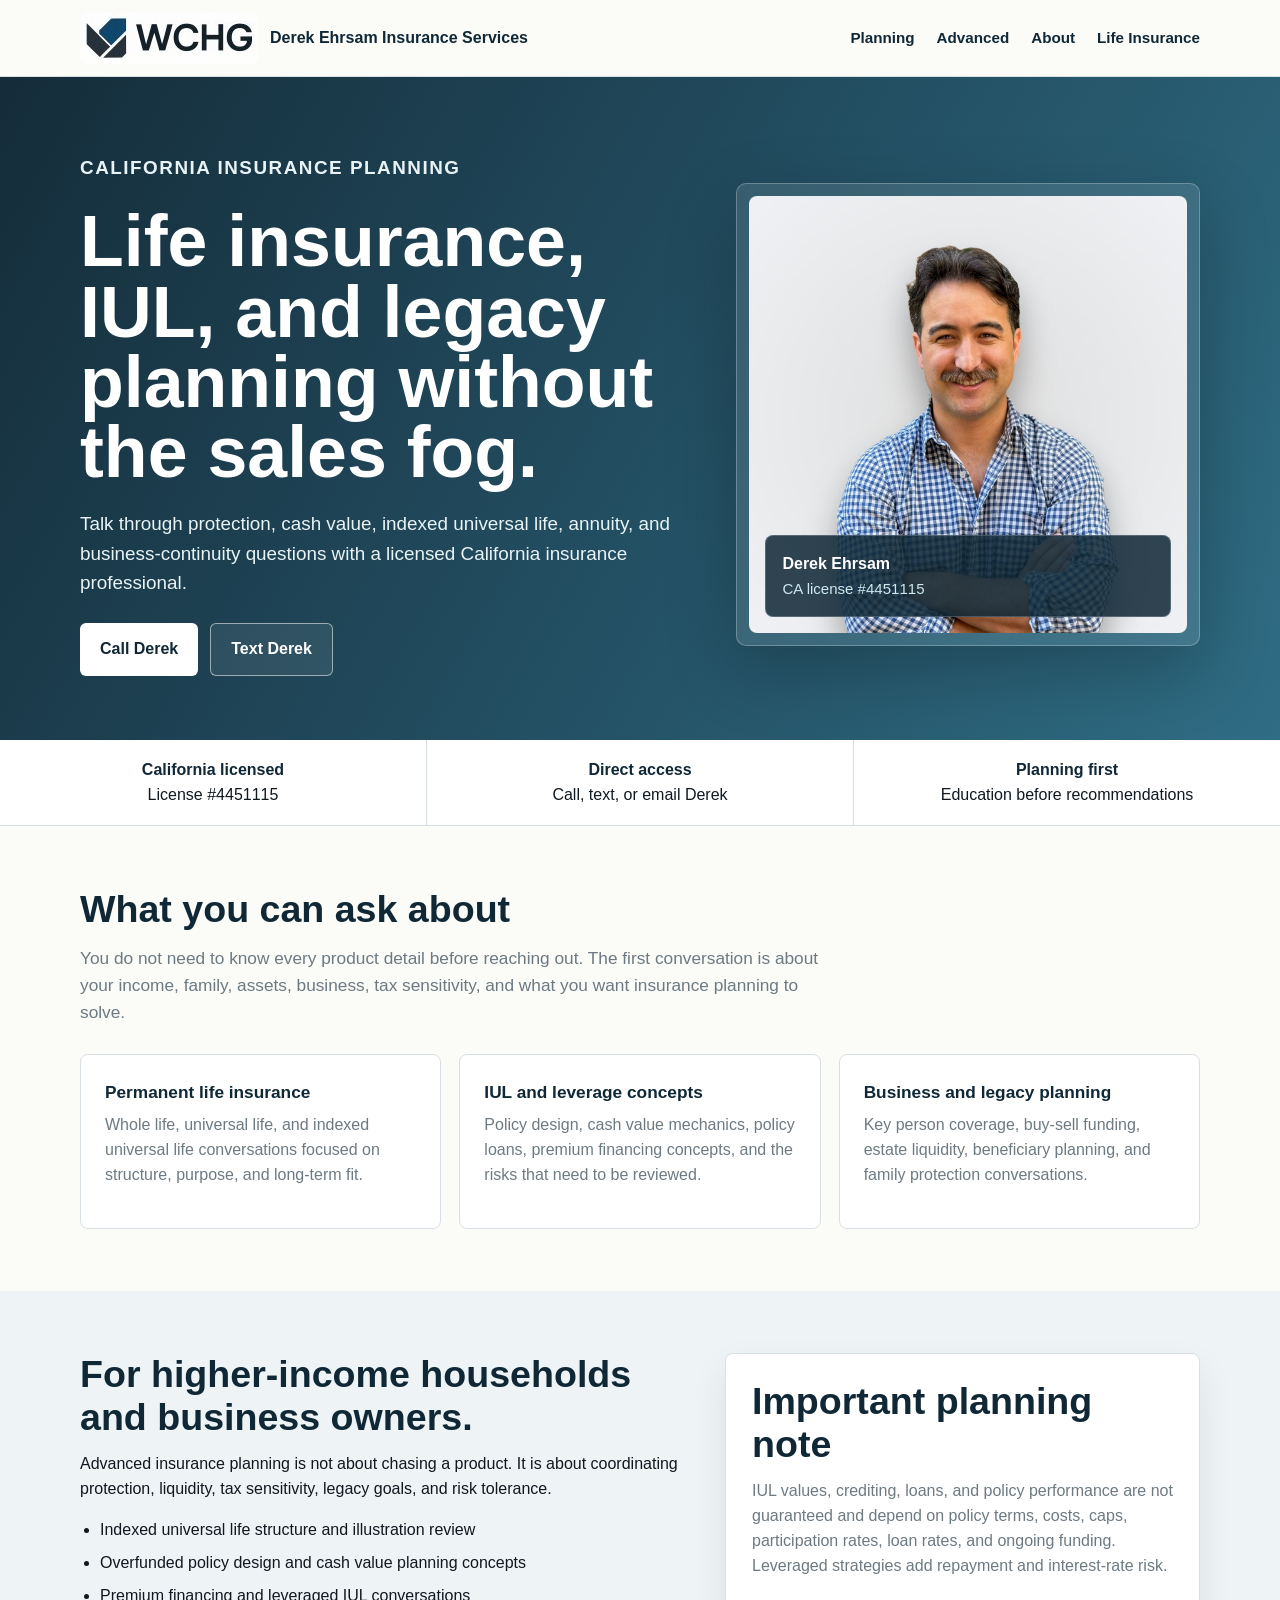
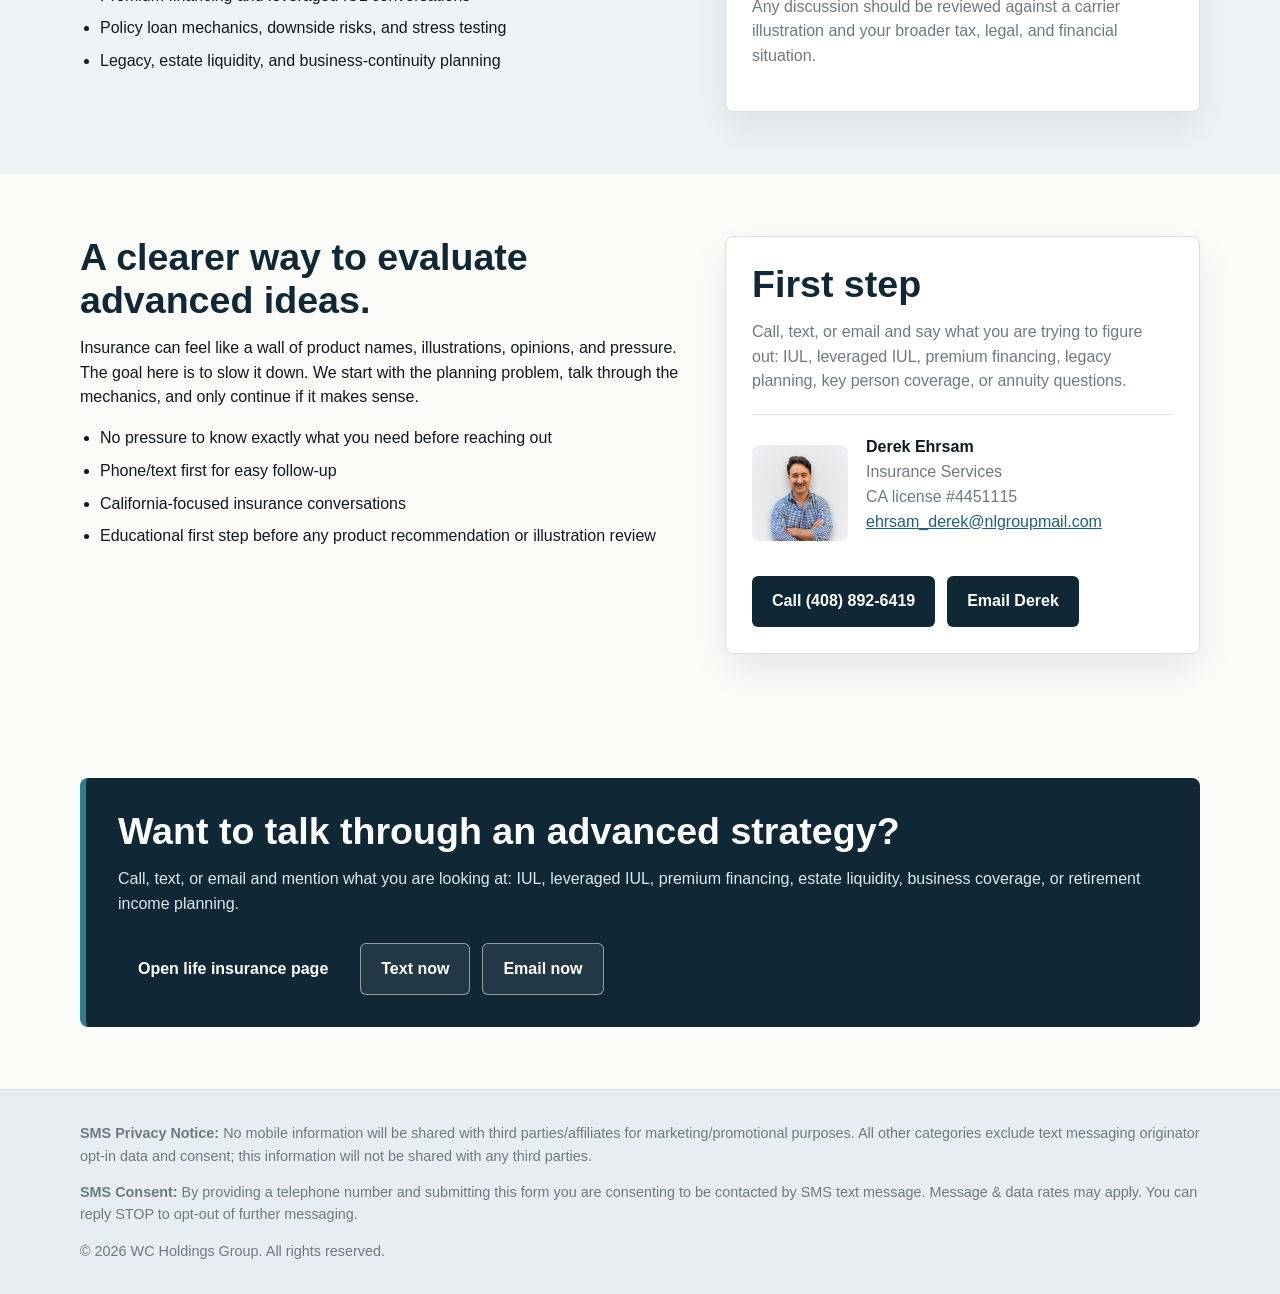
==== index.html @ 49736a31 "Sharpen portrait and enlarge logo" ====
<!DOCTYPE html>
<html lang="en">
<head>
  <meta charset="UTF-8" />
  <meta name="viewport" content="width=device-width, initial-scale=1.0" />
  <title>Derek Ehrsam Insurance Services | Advanced Insurance Planning</title>
  <meta name="description" content="Advanced insurance planning conversations for California families, business owners, and high-income households. CA license #4451115. Call or text 408-892-6419." />
  <style>
    :root {
      color-scheme: light;
      --ink: #101820;
      --navy: #102836;
      --teal: #1e617b;
      --teal-2: #2f7d8f;
      --steel: #6d7a82;
      --mist: #eef3f5;
      --paper: #fbfbf8;
      --white: #ffffff;
      --line: #d8e0e3;
    }

    * { box-sizing: border-box; }
    html { scroll-behavior: smooth; }
    body {
      margin: 0;
      font-family: Arial, sans-serif;
      color: var(--ink);
      background: var(--paper);
      line-height: 1.55;
      overflow-x: hidden;
    }

    a { color: var(--teal); }
    .wrap { width: min(1120px, calc(100% - 40px)); margin: 0 auto; }

    header {
      position: sticky;
      top: 0;
      z-index: 10;
      background: rgba(251, 251, 248, 0.94);
      border-bottom: 1px solid var(--line);
      backdrop-filter: blur(14px);
    }

    nav {
      min-height: 76px;
      display: flex;
      justify-content: space-between;
      align-items: center;
      gap: 18px;
    }

    .brand {
      display: inline-flex;
      align-items: center;
      gap: 12px;
      color: var(--navy);
      text-decoration: none;
      font-weight: 800;
    }

    .brand img {
      width: 178px;
      height: 52px;
      object-fit: contain;
      border-radius: 8px;
      background: var(--white);
    }

    .nav-links {
      display: flex;
      gap: 22px;
      align-items: center;
      flex-wrap: wrap;
    }

    .nav-links a {
      color: var(--navy);
      text-decoration: none;
      font-weight: 700;
      font-size: 0.95rem;
    }

    .hero {
      color: var(--white);
      background:
        linear-gradient(120deg, rgba(16,40,54,0.98), rgba(30,97,123,0.92)),
        repeating-linear-gradient(135deg, rgba(255,255,255,0.08) 0 1px, transparent 1px 18px);
      padding: 76px 0 64px;
    }

    .hero-grid {
      display: grid;
      grid-template-columns: minmax(0, 1.05fr) minmax(320px, 0.8fr);
      gap: 48px;
      align-items: center;
    }

    .hero-grid > * { min-width: 0; }

    .eyebrow {
      color: #d9f2f7;
      font-size: 0.82rem;
      font-weight: 800;
      letter-spacing: 0.08em;
      text-transform: uppercase;
      margin: 0 0 14px;
    }

    h1 {
      font-size: clamp(2.6rem, 5.6vw, 5rem);
      line-height: 0.98;
      letter-spacing: 0;
      margin: 0 0 22px;
      max-width: 100%;
      overflow-wrap: break-word;
    }

    h2 {
      color: var(--navy);
      font-size: clamp(1.7rem, 3vw, 2.35rem);
      line-height: 1.14;
      margin: 0 0 14px;
    }

    h3 {
      color: var(--navy);
      font-size: 1.08rem;
      margin: 0 0 8px;
    }

    p { margin-top: 0; }
    .hero p {
      max-width: 720px;
      color: #e8f3f6;
      font-size: 1.18rem;
      margin-bottom: 24px;
      overflow-wrap: break-word;
    }

    .actions {
      display: flex;
      gap: 12px;
      flex-wrap: wrap;
      margin-top: 26px;
    }

    .button {
      min-height: 50px;
      display: inline-flex;
      align-items: center;
      justify-content: center;
      padding: 13px 20px;
      border-radius: 6px;
      text-decoration: none;
      font-weight: 800;
    }

    .primary { background: var(--white); color: var(--navy); }
    .secondary {
      border: 1px solid rgba(255,255,255,0.52);
      color: var(--white);
      background: rgba(255,255,255,0.08);
    }

    .panel .primary,
    section:not(.hero) .primary {
      background: var(--navy);
      color: var(--white);
    }

    .portrait-card {
      position: relative;
      padding: 12px;
      border: 1px solid rgba(255,255,255,0.25);
      border-radius: 10px;
      background: rgba(255,255,255,0.1);
      box-shadow: 0 24px 70px rgba(0,0,0,0.24);
    }

    .portrait-card img {
      display: block;
      width: 100%;
      aspect-ratio: 1 / 1;
      object-fit: cover;
      border-radius: 8px;
    }

    .portrait-caption {
      position: absolute;
      left: 28px;
      right: 28px;
      bottom: 28px;
      padding: 16px;
      border-radius: 8px;
      background: rgba(16,40,54,0.86);
      border: 1px solid rgba(255,255,255,0.2);
    }

    .portrait-caption strong,
    .portrait-caption span { display: block; }
    .portrait-caption span { color: #cde8ee; font-size: 0.94rem; }

    .trust-strip {
      display: grid;
      grid-template-columns: repeat(3, minmax(0, 1fr));
      gap: 1px;
      background: var(--line);
      border-bottom: 1px solid var(--line);
    }

    .trust-item {
      background: var(--white);
      padding: 18px 20px;
      text-align: center;
    }

    .trust-item strong { display: block; color: var(--navy); }
    section { padding: 62px 0; }
    .section-mist { background: var(--mist); }
    .lede { max-width: 760px; color: var(--steel); font-size: 1.08rem; }

    .cards {
      display: grid;
      grid-template-columns: repeat(3, minmax(0, 1fr));
      gap: 18px;
      margin-top: 28px;
    }

    .card {
      background: var(--white);
      border: 1px solid var(--line);
      border-radius: 8px;
      padding: 24px;
    }

    .card p,
    .panel p,
    .fine-print { color: var(--steel); }

    .split {
      display: grid;
      grid-template-columns: minmax(0, 1fr) minmax(320px, 0.78fr);
      gap: 36px;
      align-items: start;
    }

    .panel {
      background: var(--white);
      border: 1px solid var(--line);
      border-radius: 8px;
      padding: 26px;
      box-shadow: 0 16px 36px rgba(16,40,54,0.08);
    }

    .list { padding-left: 20px; margin-bottom: 0; }
    .list li { margin-bottom: 8px; }

    .signature {
      display: grid;
      grid-template-columns: 96px 1fr;
      gap: 18px;
      align-items: center;
      margin-top: 20px;
      padding-top: 20px;
      border-top: 1px solid var(--line);
    }

    .signature img {
      width: 96px;
      height: 96px;
      object-fit: cover;
      border-radius: 8px;
    }

    .callout {
      background: var(--navy);
      color: var(--white);
      border-radius: 8px;
      padding: 32px;
      border-left: 6px solid var(--teal-2);
    }

    .callout h2,
    .callout a { color: var(--white); }
    .callout p { color: #dbe8ec; }
    .callout .primary { background: var(--white); color: var(--navy); }

    footer {
      border-top: 1px solid var(--line);
      background: #e7edf0;
      padding: 32px 0;
      color: var(--steel);
      font-size: 0.9rem;
    }

    footer p { margin: 0 0 14px; }
    footer p:last-child { margin-bottom: 0; }

    @media (max-width: 860px) {
      .wrap { width: min(100% - 28px, 1120px); }
      nav {
        min-height: 0;
        padding: 12px 0;
        flex-direction: column;
        align-items: flex-start;
      }
      .brand {
        width: 100%;
        flex-direction: column;
        align-items: flex-start;
        gap: 6px;
      }
      .brand span {
        width: 100%;
        font-size: 0.96rem;
        line-height: 1.25;
      }
      .brand img { width: 148px; height: auto; }
      .nav-links {
        width: 100%;
        display: grid;
        grid-template-columns: repeat(2, minmax(0, 1fr));
        gap: 8px 14px;
      }
      .nav-links a { font-size: 0.92rem; }
      .hero { padding-top: 44px; }
      h1 {
        font-size: clamp(1.45rem, 6.3vw, 1.9rem);
        line-height: 1.04;
      }
      .hero p { font-size: 0.98rem; }
      .hero-grid,
      .cards,
      .split,
      .trust-strip { grid-template-columns: 1fr; }
      .actions { flex-direction: column; }
      .button { width: 100%; }
    }
  </style>
</head>
<body>
  <header>
    <nav class="wrap" aria-label="Main navigation">
      <a class="brand" href="index.html">
        <img src="assets/wchg-logo.png" alt="WCHG logo" />
        <span>Derek Ehrsam Insurance Services</span>
      </a>
      <div class="nav-links">
        <a href="#planning">Planning</a>
        <a href="#advanced">Advanced</a>
        <a href="#about">About</a>
        <a href="life-insurance-california.html">Life Insurance</a>
      </div>
    </nav>
  </header>

  <main>
    <section class="hero">
      <div class="wrap hero-grid">
        <div>
          <p class="eyebrow">California insurance planning</p>
          <h1>Life insurance, IUL, and legacy planning without the sales fog.</h1>
          <p>
            Talk through protection, cash value, indexed universal life, annuity, and business-continuity questions with a licensed California insurance professional.
          </p>
          <div class="actions">
            <a class="button primary" href="tel:+14088926419">Call Derek</a>
            <a class="button secondary" href="sms:+14088926419">Text Derek</a>
          </div>
        </div>

        <aside class="portrait-card" aria-label="Derek Ehrsam">
          <img src="assets/derek-portrait.jpg" alt="Derek Ehrsam" />
          <div class="portrait-caption">
            <strong>Derek Ehrsam</strong>
            <span>CA license #4451115</span>
          </div>
        </aside>
      </div>
    </section>

    <div class="trust-strip" aria-label="Quick details">
      <div class="trust-item"><strong>California licensed</strong><span>License #4451115</span></div>
      <div class="trust-item"><strong>Direct access</strong><span>Call, text, or email Derek</span></div>
      <div class="trust-item"><strong>Planning first</strong><span>Education before recommendations</span></div>
    </div>

    <section id="planning">
      <div class="wrap">
        <h2>What you can ask about</h2>
        <p class="lede">
          You do not need to know every product detail before reaching out. The first conversation is about your income, family, assets, business, tax sensitivity, and what you want insurance planning to solve.
        </p>
        <div class="cards">
          <article class="card">
            <h3>Permanent life insurance</h3>
            <p>Whole life, universal life, and indexed universal life conversations focused on structure, purpose, and long-term fit.</p>
          </article>
          <article class="card">
            <h3>IUL and leverage concepts</h3>
            <p>Policy design, cash value mechanics, policy loans, premium financing concepts, and the risks that need to be reviewed.</p>
          </article>
          <article class="card">
            <h3>Business and legacy planning</h3>
            <p>Key person coverage, buy-sell funding, estate liquidity, beneficiary planning, and family protection conversations.</p>
          </article>
        </div>
      </div>
    </section>

    <section id="advanced" class="section-mist">
      <div class="wrap split">
        <div>
          <h2>For higher-income households and business owners.</h2>
          <p>
            Advanced insurance planning is not about chasing a product. It is about coordinating protection, liquidity, tax sensitivity, legacy goals, and risk tolerance.
          </p>
          <ul class="list">
            <li>Indexed universal life structure and illustration review</li>
            <li>Overfunded policy design and cash value planning concepts</li>
            <li>Premium financing and leveraged IUL conversations</li>
            <li>Policy loan mechanics, downside risks, and stress testing</li>
            <li>Legacy, estate liquidity, and business-continuity planning</li>
          </ul>
        </div>

        <aside class="panel">
          <h2>Important planning note</h2>
          <p>
            IUL values, crediting, loans, and policy performance are not guaranteed and depend on policy terms, costs, caps, participation rates, loan rates, and ongoing funding. Leveraged strategies add repayment and interest-rate risk.
          </p>
          <p class="fine-print">
            Any discussion should be reviewed against a carrier illustration and your broader tax, legal, and financial situation.
          </p>
        </aside>
      </div>
    </section>

    <section id="about">
      <div class="wrap split">
        <div>
          <h2>A clearer way to evaluate advanced ideas.</h2>
          <p>
            Insurance can feel like a wall of product names, illustrations, opinions, and pressure. The goal here is to slow it down. We start with the planning problem, talk through the mechanics, and only continue if it makes sense.
          </p>
          <ul class="list">
            <li>No pressure to know exactly what you need before reaching out</li>
            <li>Phone/text first for easy follow-up</li>
            <li>California-focused insurance conversations</li>
            <li>Educational first step before any product recommendation or illustration review</li>
          </ul>
        </div>

        <aside class="panel">
          <h2>First step</h2>
          <p>Call, text, or email and say what you are trying to figure out: IUL, leveraged IUL, premium financing, legacy planning, key person coverage, or annuity questions.</p>
          <div class="signature">
            <img src="assets/derek-portrait.jpg" alt="Derek Ehrsam" />
            <div>
              <strong>Derek Ehrsam</strong>
              <p class="fine-print">Insurance Services<br />CA license #4451115<br /><a href="mailto:ehrsam_derek@nlgroupmail.com">ehrsam_derek@nlgroupmail.com</a></p>
            </div>
          </div>
          <div class="actions">
            <a class="button primary" href="tel:+14088926419">Call (408) 892-6419</a>
            <a class="button primary" href="mailto:ehrsam_derek@nlgroupmail.com">Email Derek</a>
          </div>
        </aside>
      </div>
    </section>

    <section>
      <div class="wrap callout">
        <h2>Want to talk through an advanced strategy?</h2>
        <p>Call, text, or email and mention what you are looking at: IUL, leveraged IUL, premium financing, estate liquidity, business coverage, or retirement income planning.</p>
        <div class="actions">
          <a class="button primary" href="life-insurance-california.html">Open life insurance page</a>
          <a class="button secondary" href="sms:+14088926419">Text now</a>
          <a class="button secondary" href="mailto:ehrsam_derek@nlgroupmail.com">Email now</a>
        </div>
      </div>
    </section>
  </main>

  <footer>
    <div class="wrap">
      <p><strong>SMS Privacy Notice:</strong> No mobile information will be shared with third parties/affiliates for marketing/promotional purposes. All other categories exclude text messaging originator opt-in data and consent; this information will not be shared with any third parties.</p>
      <p><strong>SMS Consent:</strong> By providing a telephone number and submitting this form you are consenting to be contacted by SMS text message. Message &amp; data rates may apply. You can reply STOP to opt-out of further messaging.</p>
      <p>&copy; 2026 WC Holdings Group. All rights reserved.</p>
    </div>
  </footer>
</body>
</html>
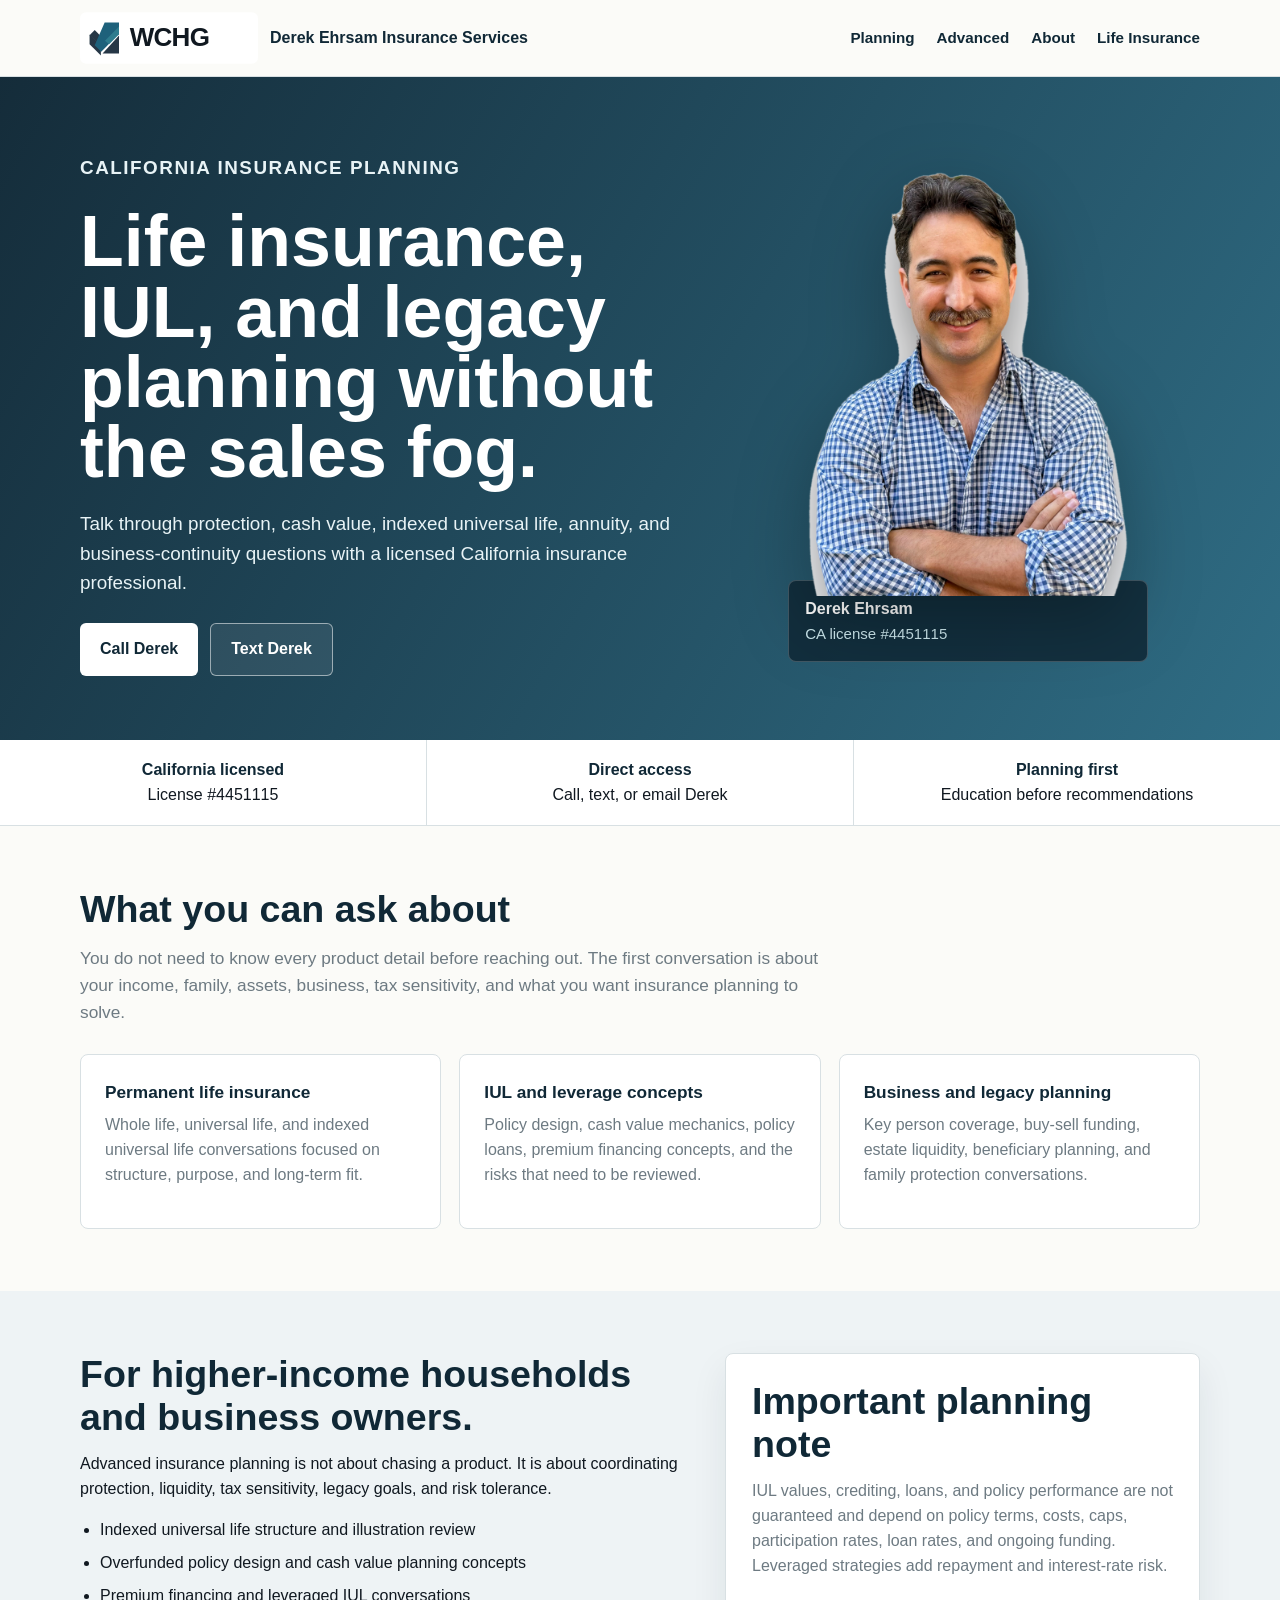
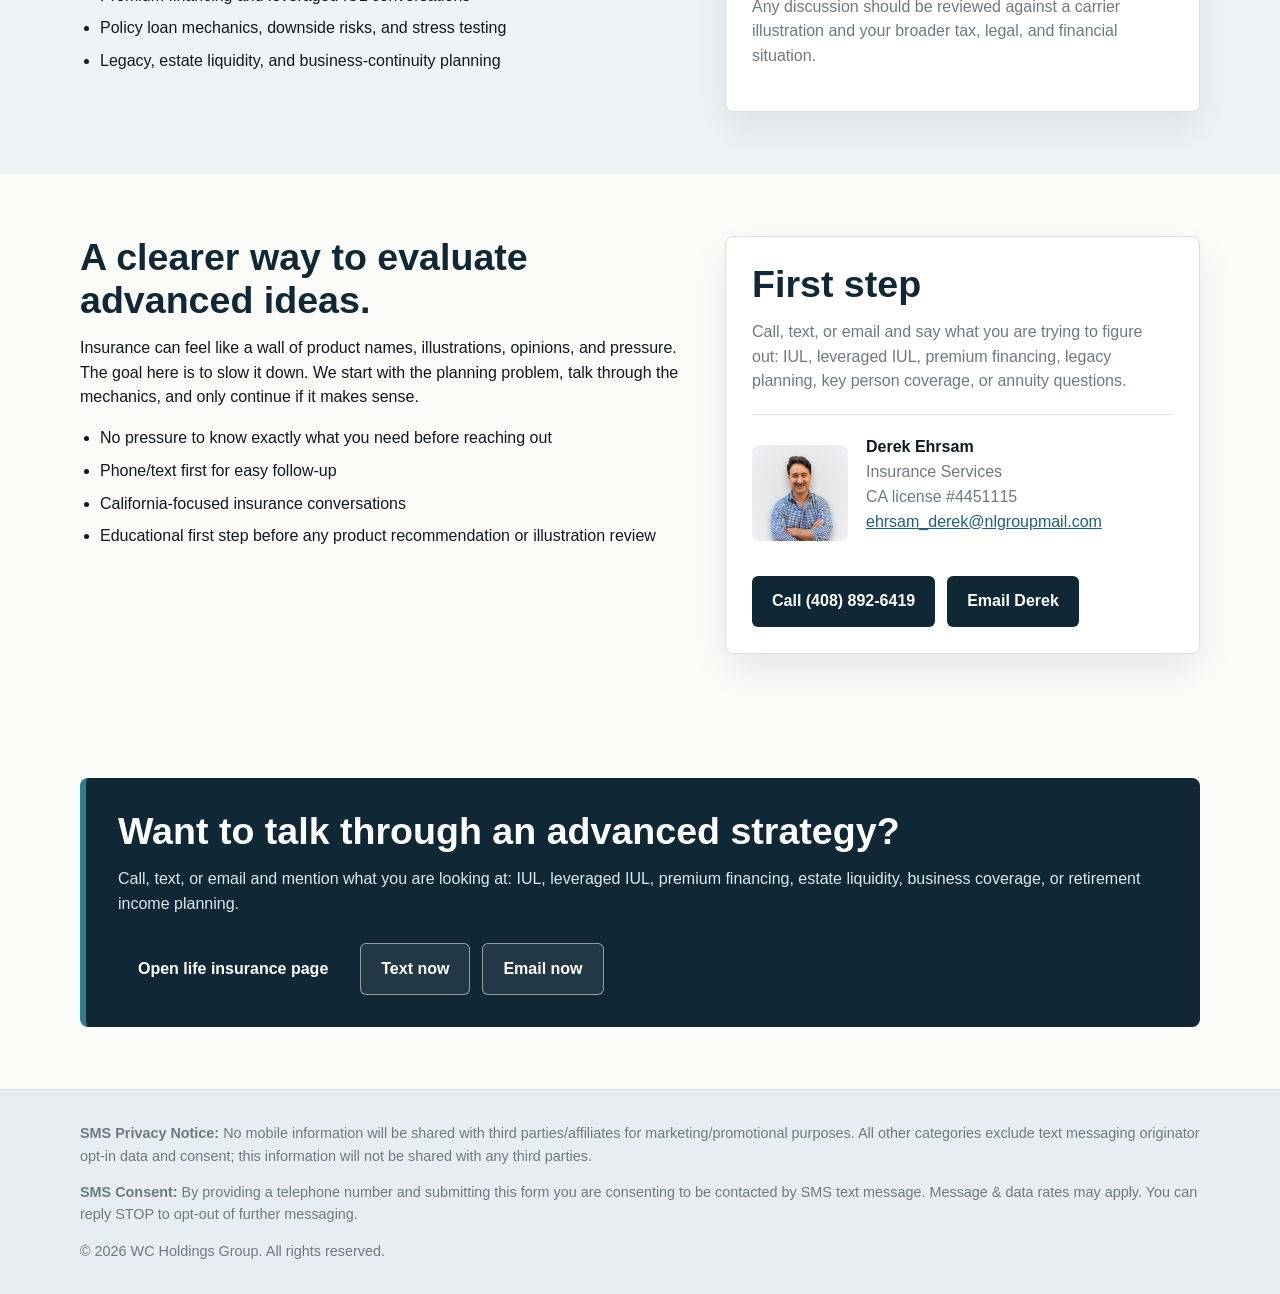
==== commit 1b4e93a0: "Use vector logo and transparent portrait" ====
--- a/index.html
+++ b/index.html
@@ -61,10 +61,8 @@
 
     .brand img {
       width: 178px;
-      height: 52px;
+      height: auto;
       object-fit: contain;
-      border-radius: 8px;
-      background: var(--white);
     }
 
     .nav-links {
@@ -171,26 +169,23 @@
 
     .portrait-card {
       position: relative;
-      padding: 12px;
-      border: 1px solid rgba(255,255,255,0.25);
-      border-radius: 10px;
-      background: rgba(255,255,255,0.1);
-      box-shadow: 0 24px 70px rgba(0,0,0,0.24);
+      justify-self: center;
+      width: min(100%, 360px);
+      display: grid;
+      justify-items: center;
     }
 
     .portrait-card img {
       display: block;
+      width: min(100%, 330px);
+      height: auto;
+      object-fit: contain;
+      filter: drop-shadow(0 24px 36px rgba(0,0,0,0.28));
+    }
+
+    .portrait-caption {
       width: 100%;
-      aspect-ratio: 1 / 1;
-      object-fit: cover;
-      border-radius: 8px;
-    }
-
-    .portrait-caption {
-      position: absolute;
-      left: 28px;
-      right: 28px;
-      bottom: 28px;
+      margin-top: -16px;
       padding: 16px;
       border-radius: 8px;
       background: rgba(16,40,54,0.86);
@@ -343,7 +338,7 @@
   <header>
     <nav class="wrap" aria-label="Main navigation">
       <a class="brand" href="index.html">
-        <img src="assets/wchg-logo.png" alt="WCHG logo" />
+        <img src="assets/wchg-logo.svg" alt="WCHG logo" />
         <span>Derek Ehrsam Insurance Services</span>
       </a>
       <div class="nav-links">
@@ -371,7 +366,7 @@
         </div>
 
         <aside class="portrait-card" aria-label="Derek Ehrsam">
-          <img src="assets/derek-portrait.jpg" alt="Derek Ehrsam" />
+          <img src="assets/derek-cutout.png" alt="Derek Ehrsam" />
           <div class="portrait-caption">
             <strong>Derek Ehrsam</strong>
             <span>CA license #4451115</span>
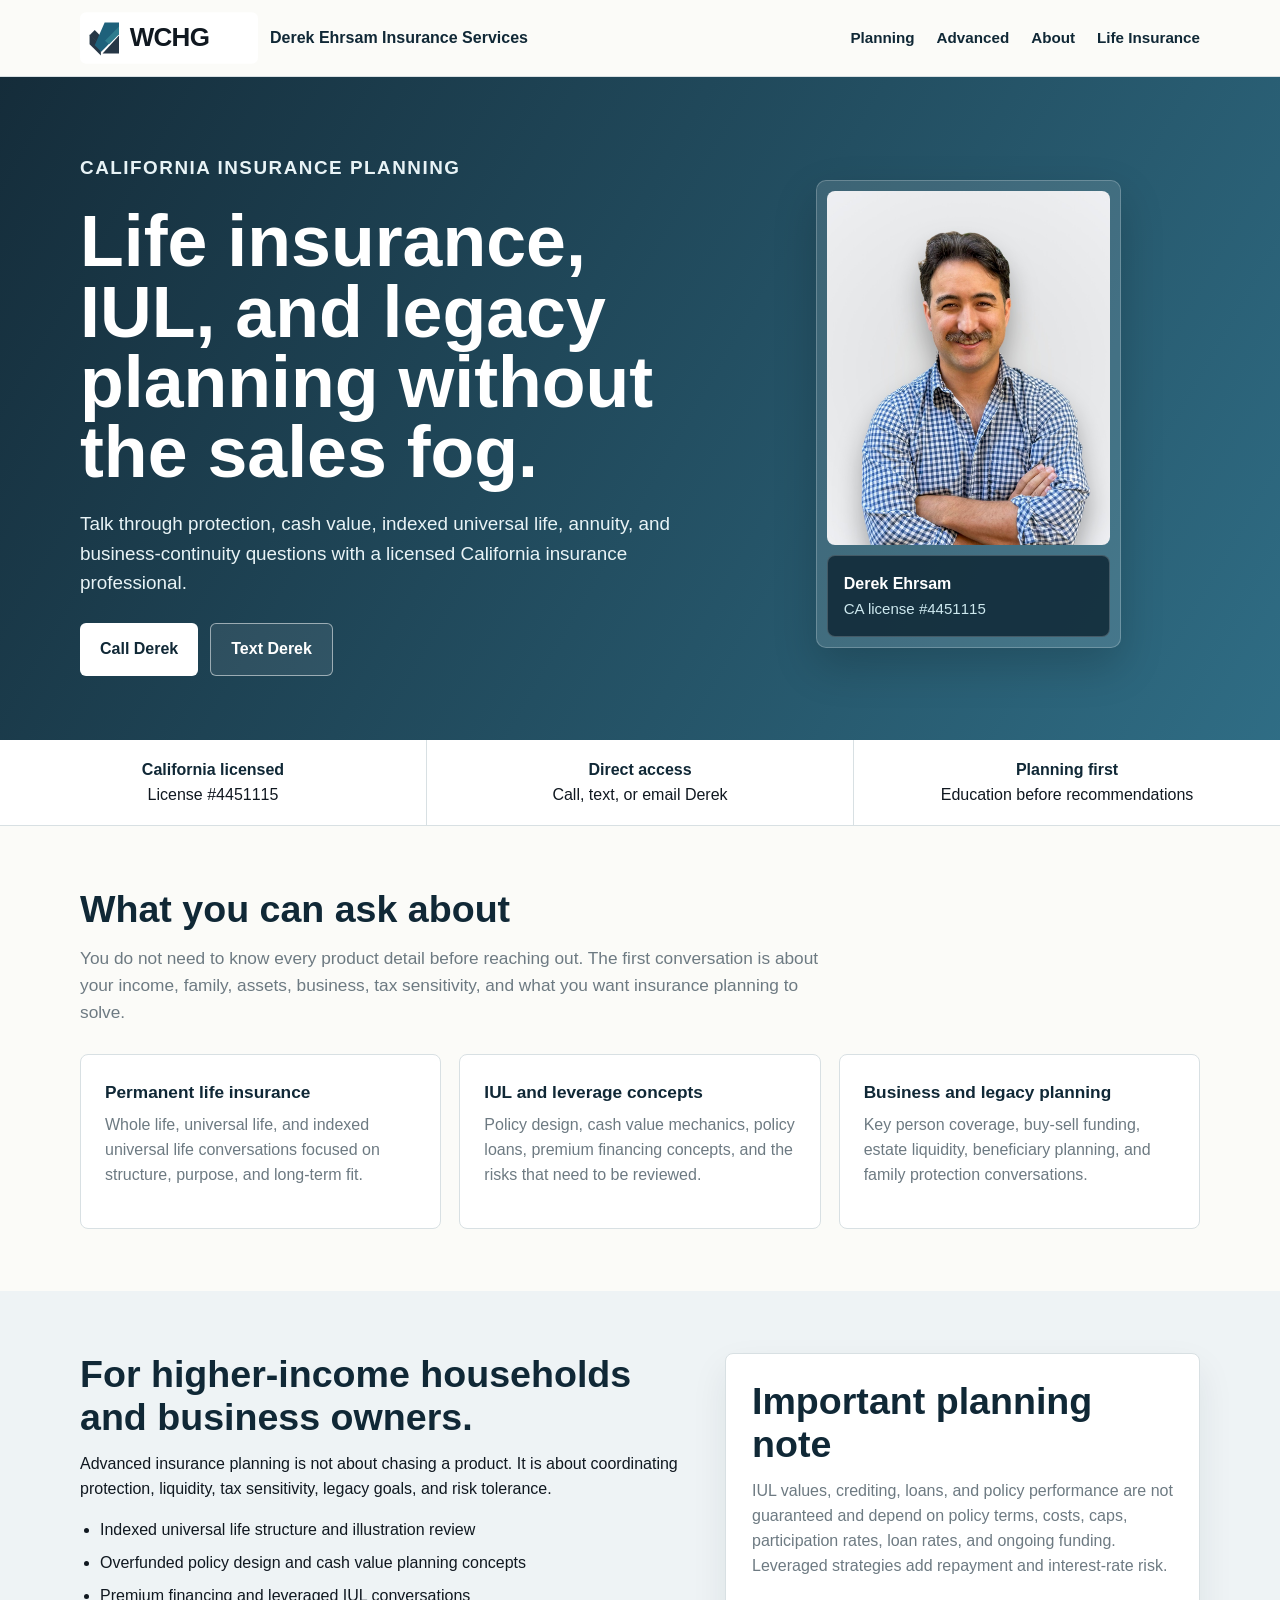
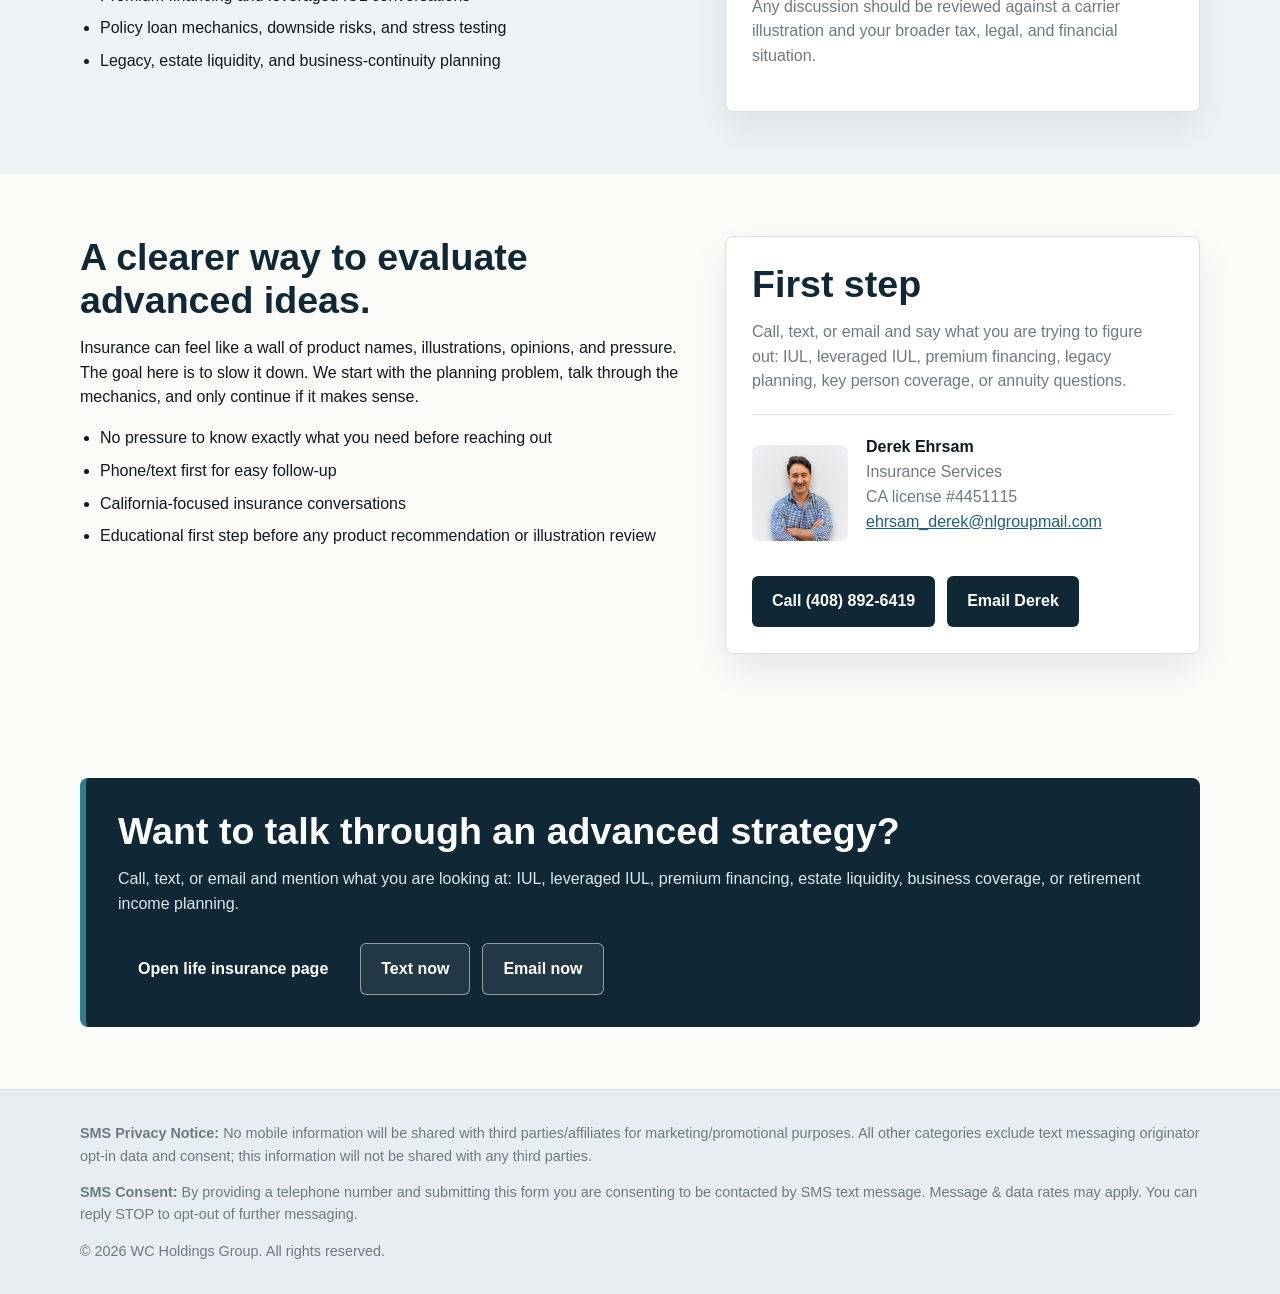
==== commit 64b73199: "Use smaller sharp hero photo" ====
--- a/index.html
+++ b/index.html
@@ -170,22 +170,28 @@
     .portrait-card {
       position: relative;
       justify-self: center;
-      width: min(100%, 360px);
+      width: min(100%, 305px);
       display: grid;
       justify-items: center;
+      padding: 10px;
+      border: 1px solid rgba(255,255,255,0.22);
+      border-radius: 10px;
+      background: rgba(255,255,255,0.12);
+      box-shadow: 0 18px 44px rgba(0,0,0,0.18);
     }
 
     .portrait-card img {
       display: block;
-      width: min(100%, 330px);
-      height: auto;
-      object-fit: contain;
-      filter: drop-shadow(0 24px 36px rgba(0,0,0,0.28));
+      width: 100%;
+      aspect-ratio: 4 / 5;
+      object-fit: cover;
+      object-position: center 40%;
+      border-radius: 8px;
     }
 
     .portrait-caption {
       width: 100%;
-      margin-top: -16px;
+      margin-top: 10px;
       padding: 16px;
       border-radius: 8px;
       background: rgba(16,40,54,0.86);
@@ -366,7 +372,7 @@
         </div>
 
         <aside class="portrait-card" aria-label="Derek Ehrsam">
-          <img src="assets/derek-cutout.png" alt="Derek Ehrsam" />
+          <img src="assets/derek-hero.jpg" alt="Derek Ehrsam" />
           <div class="portrait-caption">
             <strong>Derek Ehrsam</strong>
             <span>CA license #4451115</span>
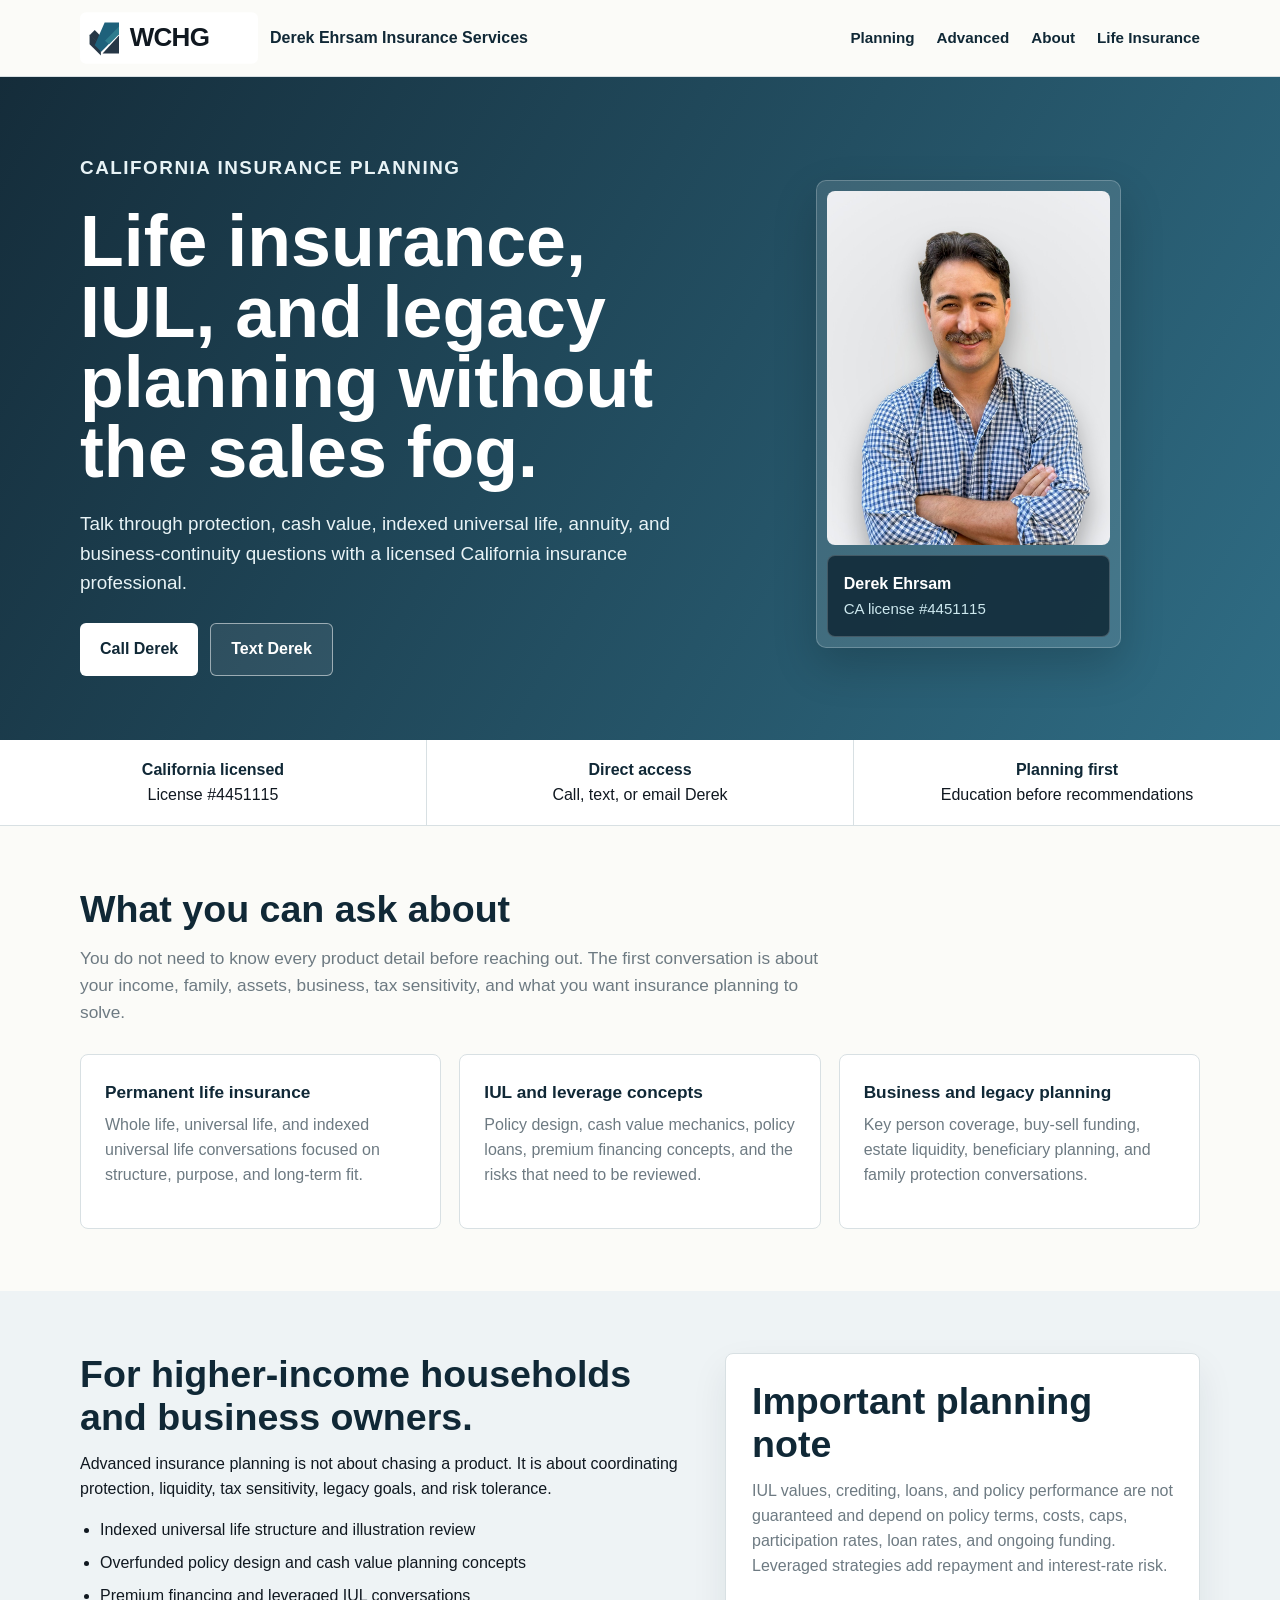
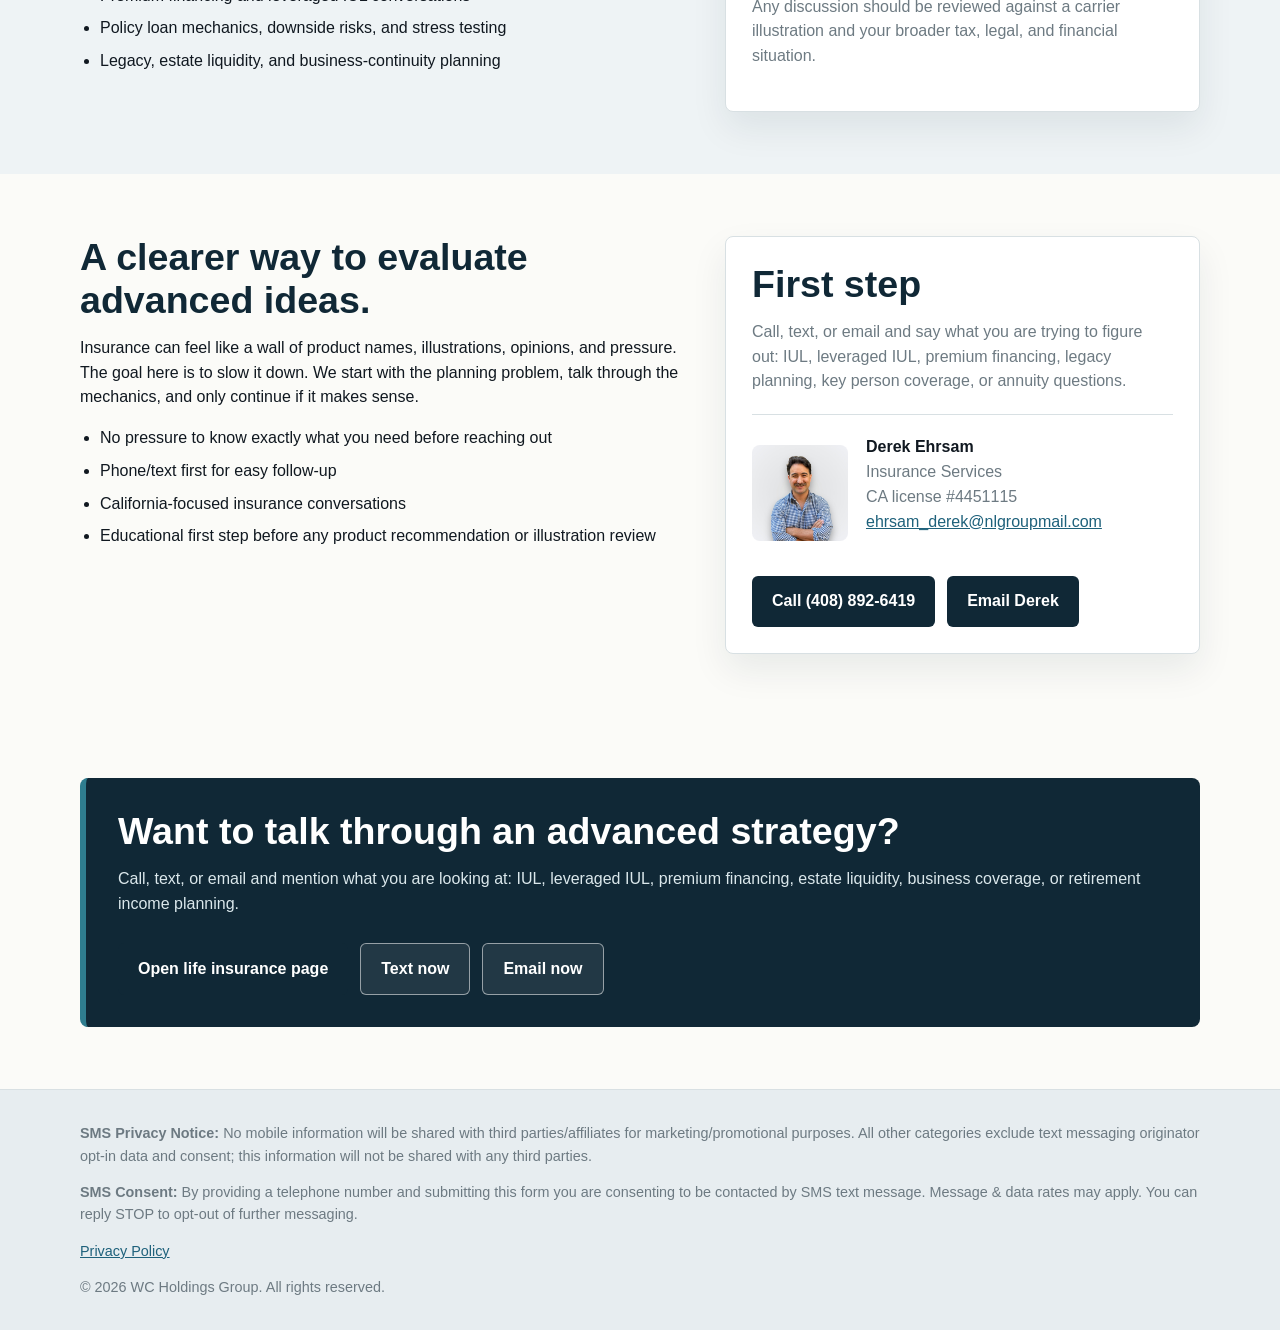
==== commit b8b6aeb4: "Publish insurance privacy and address disclosures" ====
--- a/index.html
+++ b/index.html
@@ -488,6 +488,7 @@
     <div class="wrap">
       <p><strong>SMS Privacy Notice:</strong> No mobile information will be shared with third parties/affiliates for marketing/promotional purposes. All other categories exclude text messaging originator opt-in data and consent; this information will not be shared with any third parties.</p>
       <p><strong>SMS Consent:</strong> By providing a telephone number and submitting this form you are consenting to be contacted by SMS text message. Message &amp; data rates may apply. You can reply STOP to opt-out of further messaging.</p>
+      <p><a href="privacy.html">Privacy Policy</a></p>
       <p>&copy; 2026 WC Holdings Group. All rights reserved.</p>
     </div>
   </footer>
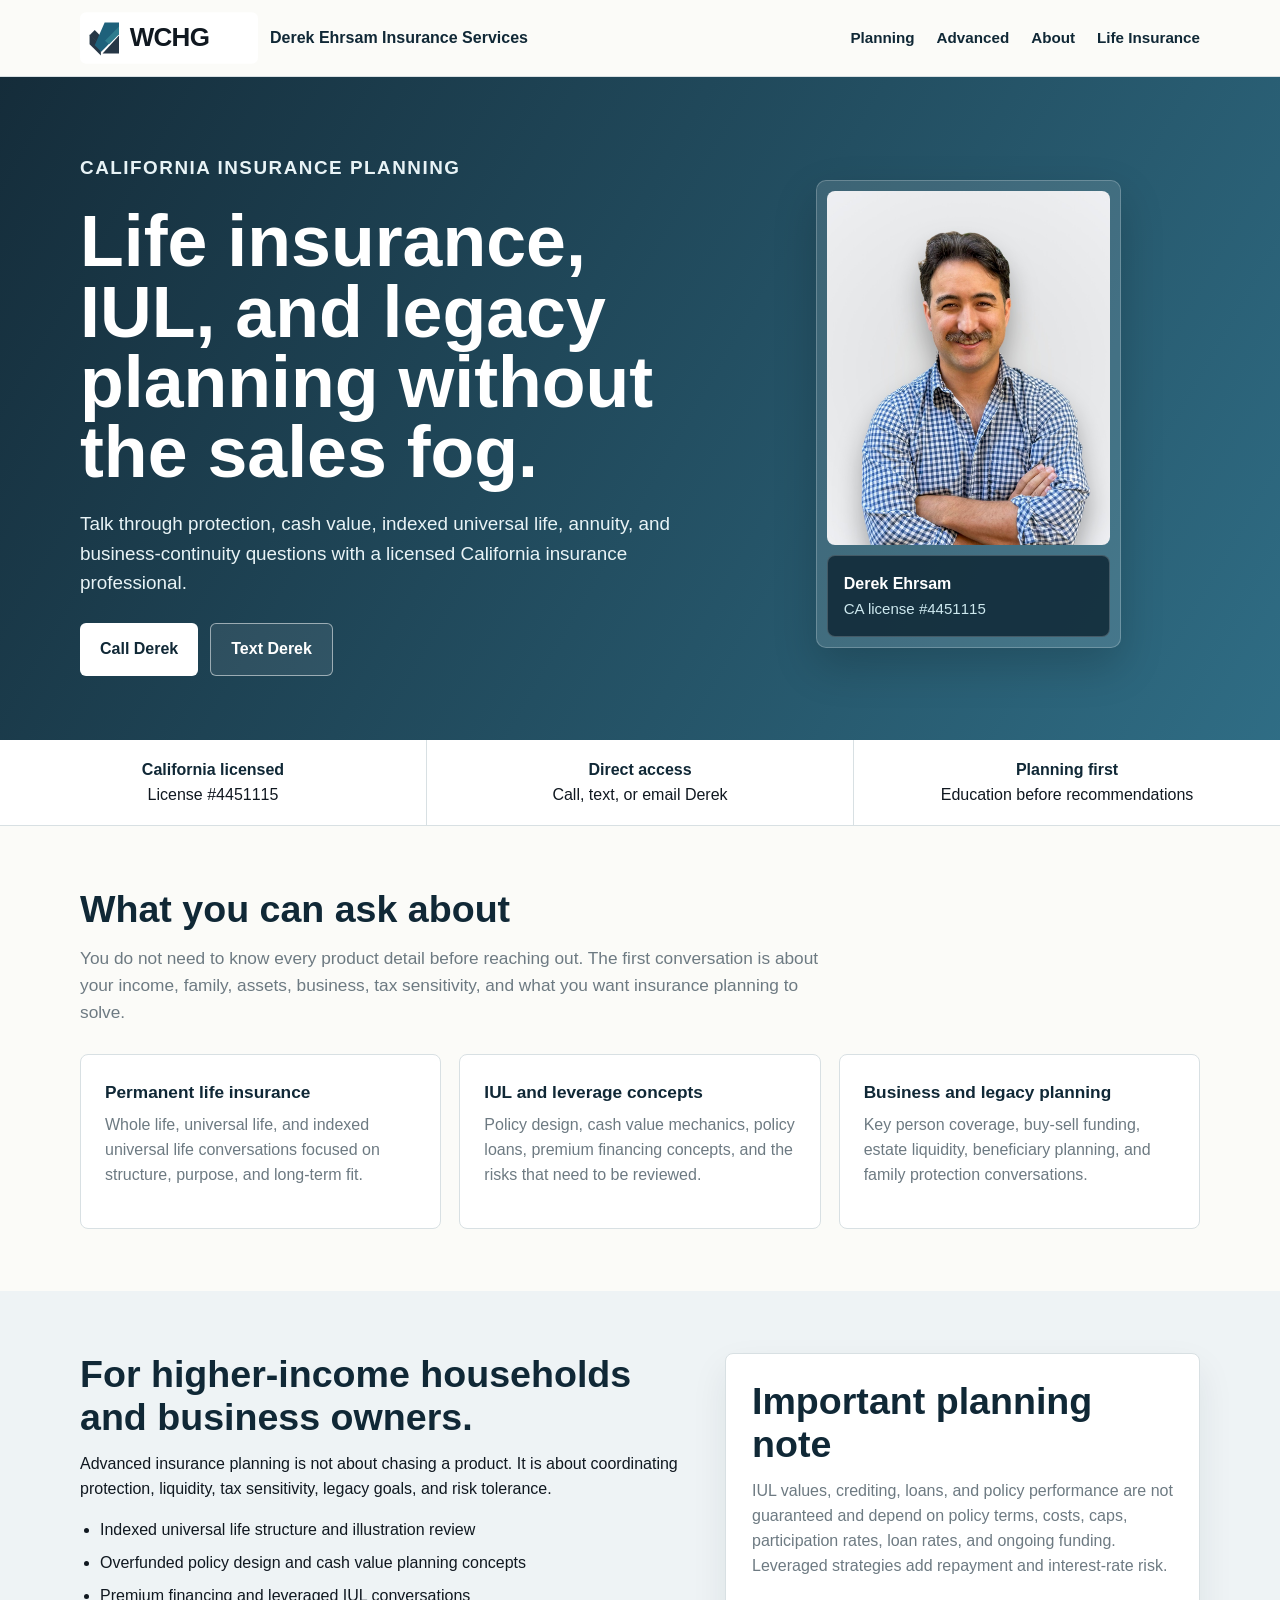
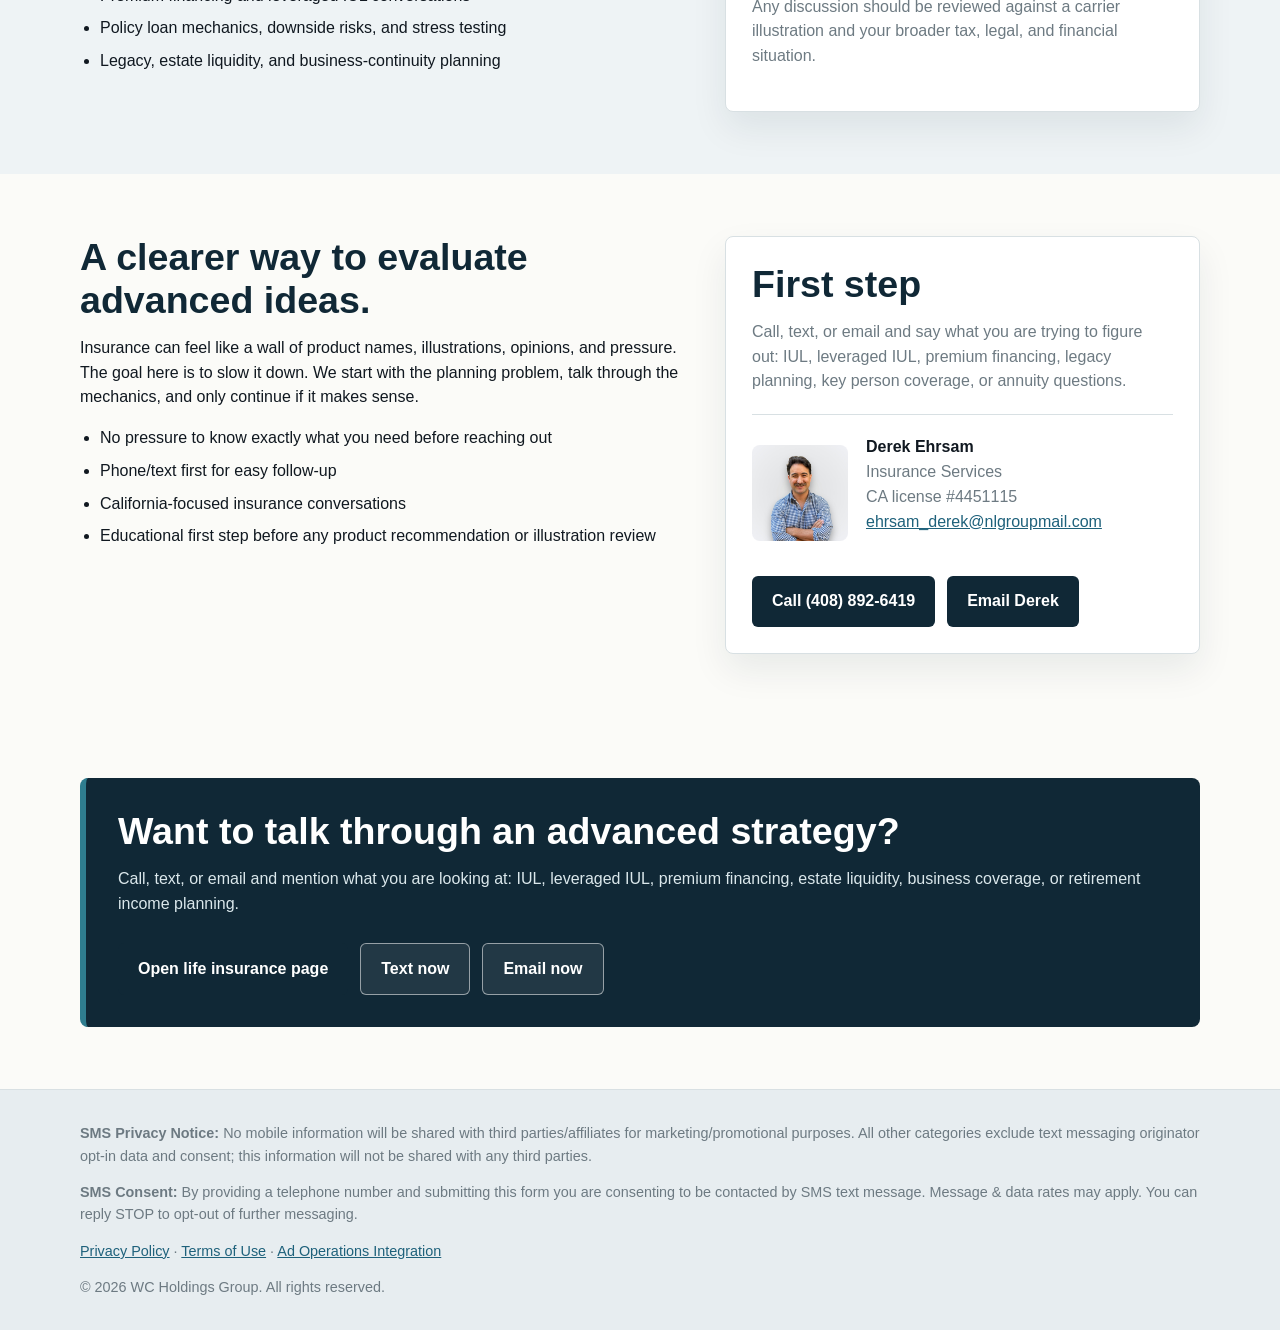
==== commit acb68bc9: "Publish Ad Boss app policies" ====
--- a/index.html
+++ b/index.html
@@ -488,7 +488,7 @@
     <div class="wrap">
       <p><strong>SMS Privacy Notice:</strong> No mobile information will be shared with third parties/affiliates for marketing/promotional purposes. All other categories exclude text messaging originator opt-in data and consent; this information will not be shared with any third parties.</p>
       <p><strong>SMS Consent:</strong> By providing a telephone number and submitting this form you are consenting to be contacted by SMS text message. Message &amp; data rates may apply. You can reply STOP to opt-out of further messaging.</p>
-      <p><a href="privacy.html">Privacy Policy</a></p>
+      <p><a href="privacy.html">Privacy Policy</a> · <a href="terms.html">Terms of Use</a> · <a href="ad-ops.html">Ad Operations Integration</a></p>
       <p>&copy; 2026 WC Holdings Group. All rights reserved.</p>
     </div>
   </footer>
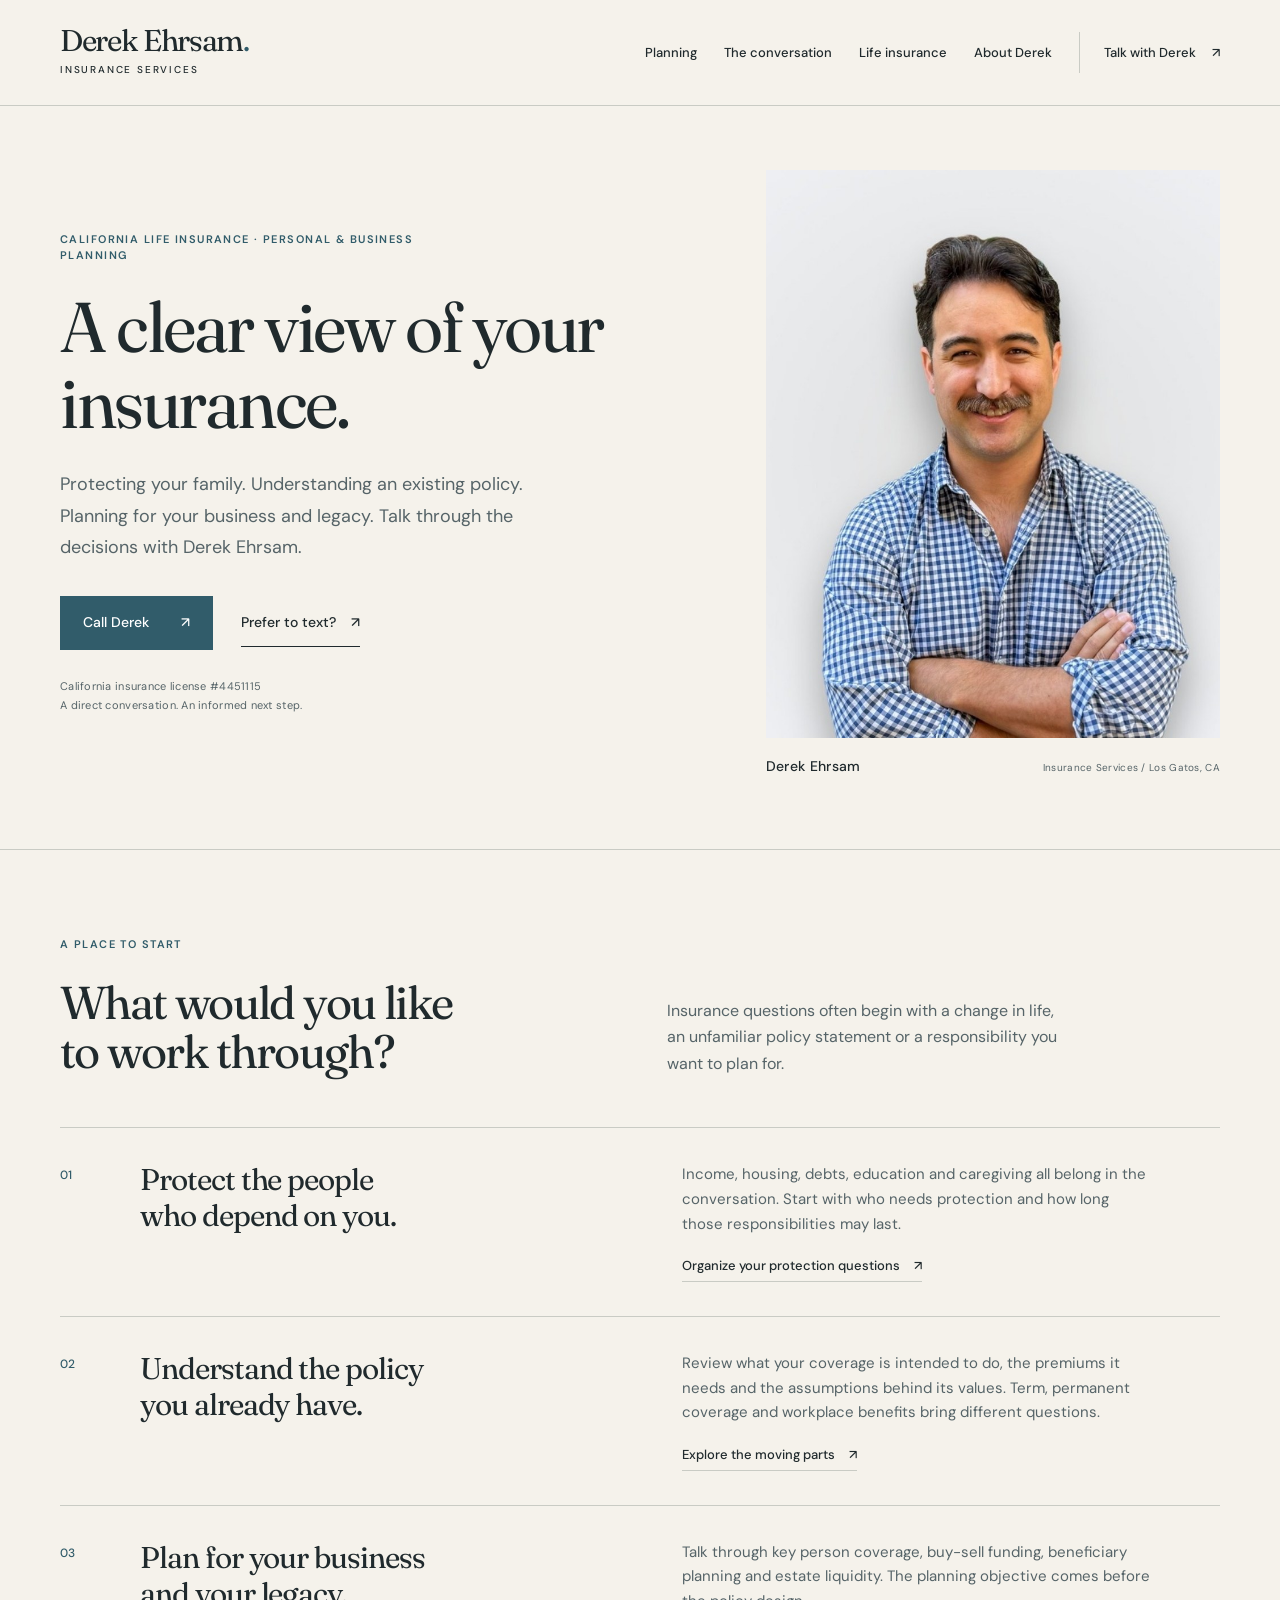
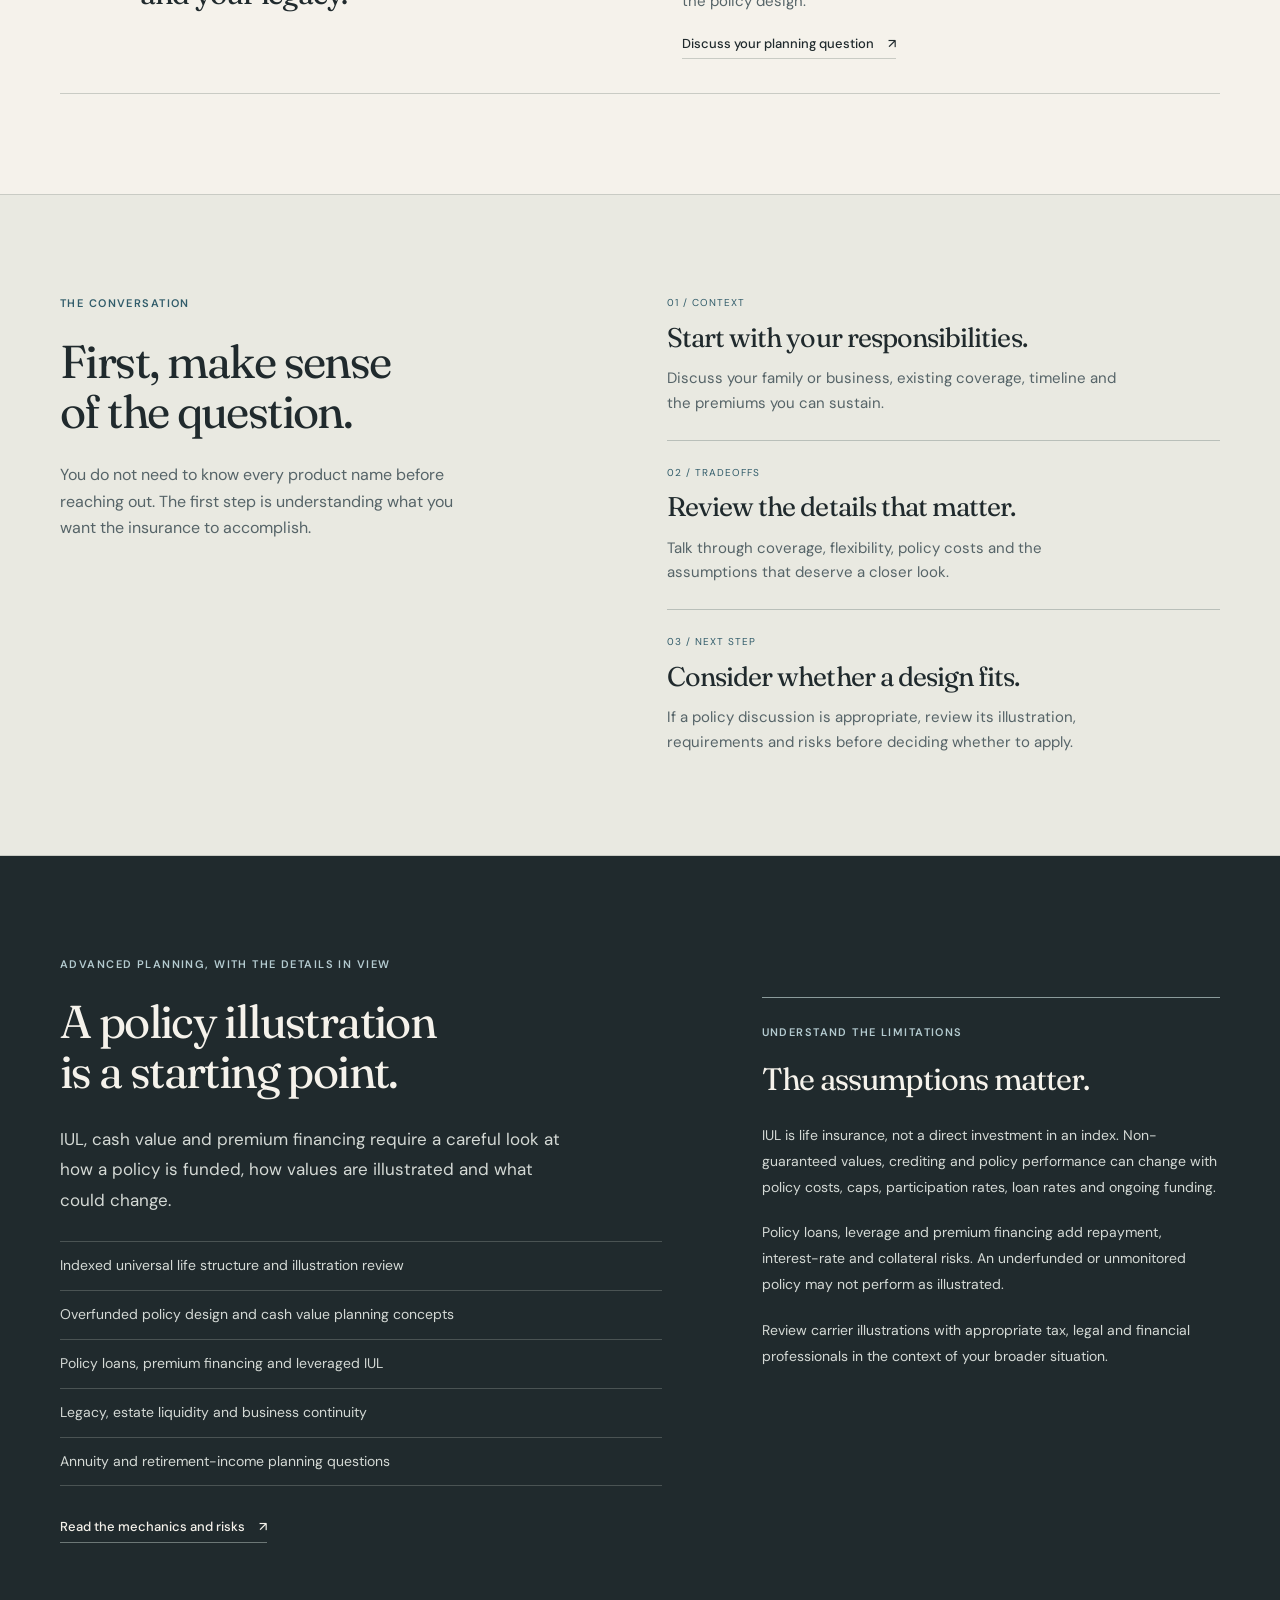
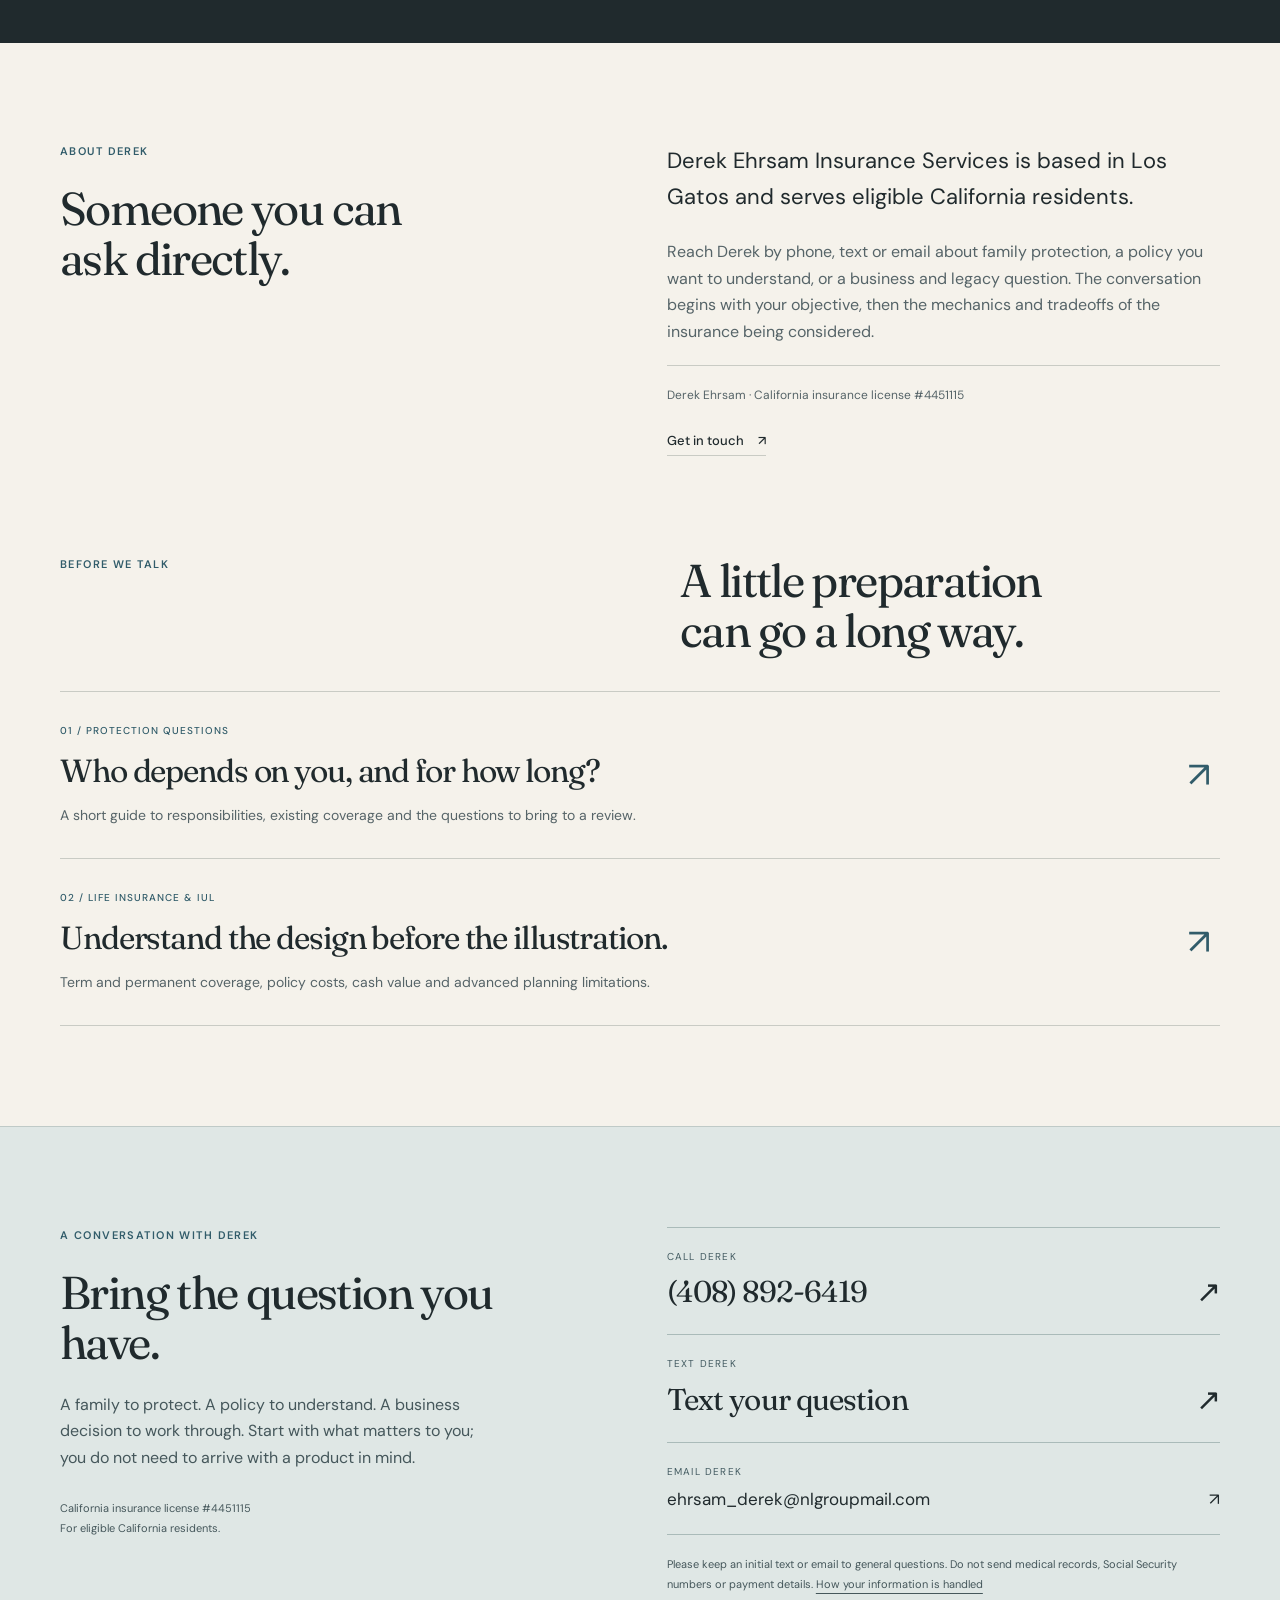
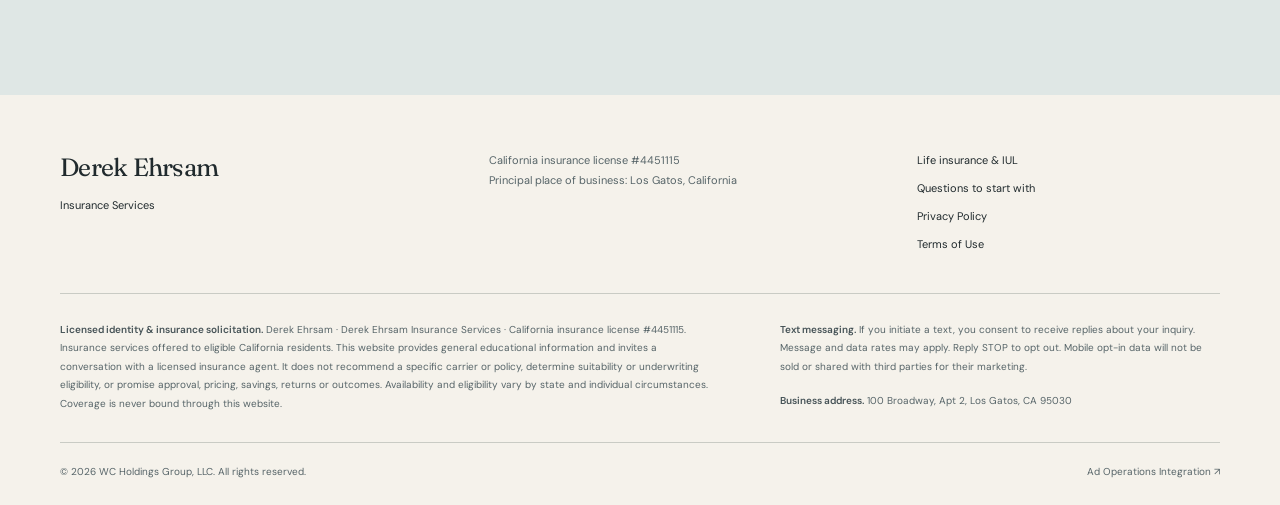
==== commit 8b63489a: "Redesign Derek Ehrsam Insurance with a personal editorial layout" ====
--- a/index.html
+++ b/index.html
@@ -1,495 +1,65 @@
 <!DOCTYPE html>
 <html lang="en">
 <head>
-  <meta charset="UTF-8" />
-  <meta name="viewport" content="width=device-width, initial-scale=1.0" />
-  <title>Derek Ehrsam Insurance Services | Advanced Insurance Planning</title>
-  <meta name="description" content="Advanced insurance planning conversations for California families, business owners, and high-income households. CA license #4451115. Call or text 408-892-6419." />
-  <style>
-    :root {
-      color-scheme: light;
-      --ink: #101820;
-      --navy: #102836;
-      --teal: #1e617b;
-      --teal-2: #2f7d8f;
-      --steel: #6d7a82;
-      --mist: #eef3f5;
-      --paper: #fbfbf8;
-      --white: #ffffff;
-      --line: #d8e0e3;
-    }
-
-    * { box-sizing: border-box; }
-    html { scroll-behavior: smooth; }
-    body {
-      margin: 0;
-      font-family: Arial, sans-serif;
-      color: var(--ink);
-      background: var(--paper);
-      line-height: 1.55;
-      overflow-x: hidden;
-    }
-
-    a { color: var(--teal); }
-    .wrap { width: min(1120px, calc(100% - 40px)); margin: 0 auto; }
-
-    header {
-      position: sticky;
-      top: 0;
-      z-index: 10;
-      background: rgba(251, 251, 248, 0.94);
-      border-bottom: 1px solid var(--line);
-      backdrop-filter: blur(14px);
-    }
-
-    nav {
-      min-height: 76px;
-      display: flex;
-      justify-content: space-between;
-      align-items: center;
-      gap: 18px;
-    }
-
-    .brand {
-      display: inline-flex;
-      align-items: center;
-      gap: 12px;
-      color: var(--navy);
-      text-decoration: none;
-      font-weight: 800;
-    }
-
-    .brand img {
-      width: 178px;
-      height: auto;
-      object-fit: contain;
-    }
-
-    .nav-links {
-      display: flex;
-      gap: 22px;
-      align-items: center;
-      flex-wrap: wrap;
-    }
-
-    .nav-links a {
-      color: var(--navy);
-      text-decoration: none;
-      font-weight: 700;
-      font-size: 0.95rem;
-    }
-
-    .hero {
-      color: var(--white);
-      background:
-        linear-gradient(120deg, rgba(16,40,54,0.98), rgba(30,97,123,0.92)),
-        repeating-linear-gradient(135deg, rgba(255,255,255,0.08) 0 1px, transparent 1px 18px);
-      padding: 76px 0 64px;
-    }
-
-    .hero-grid {
-      display: grid;
-      grid-template-columns: minmax(0, 1.05fr) minmax(320px, 0.8fr);
-      gap: 48px;
-      align-items: center;
-    }
-
-    .hero-grid > * { min-width: 0; }
-
-    .eyebrow {
-      color: #d9f2f7;
-      font-size: 0.82rem;
-      font-weight: 800;
-      letter-spacing: 0.08em;
-      text-transform: uppercase;
-      margin: 0 0 14px;
-    }
-
-    h1 {
-      font-size: clamp(2.6rem, 5.6vw, 5rem);
-      line-height: 0.98;
-      letter-spacing: 0;
-      margin: 0 0 22px;
-      max-width: 100%;
-      overflow-wrap: break-word;
-    }
-
-    h2 {
-      color: var(--navy);
-      font-size: clamp(1.7rem, 3vw, 2.35rem);
-      line-height: 1.14;
-      margin: 0 0 14px;
-    }
-
-    h3 {
-      color: var(--navy);
-      font-size: 1.08rem;
-      margin: 0 0 8px;
-    }
-
-    p { margin-top: 0; }
-    .hero p {
-      max-width: 720px;
-      color: #e8f3f6;
-      font-size: 1.18rem;
-      margin-bottom: 24px;
-      overflow-wrap: break-word;
-    }
-
-    .actions {
-      display: flex;
-      gap: 12px;
-      flex-wrap: wrap;
-      margin-top: 26px;
-    }
-
-    .button {
-      min-height: 50px;
-      display: inline-flex;
-      align-items: center;
-      justify-content: center;
-      padding: 13px 20px;
-      border-radius: 6px;
-      text-decoration: none;
-      font-weight: 800;
-    }
-
-    .primary { background: var(--white); color: var(--navy); }
-    .secondary {
-      border: 1px solid rgba(255,255,255,0.52);
-      color: var(--white);
-      background: rgba(255,255,255,0.08);
-    }
-
-    .panel .primary,
-    section:not(.hero) .primary {
-      background: var(--navy);
-      color: var(--white);
-    }
-
-    .portrait-card {
-      position: relative;
-      justify-self: center;
-      width: min(100%, 305px);
-      display: grid;
-      justify-items: center;
-      padding: 10px;
-      border: 1px solid rgba(255,255,255,0.22);
-      border-radius: 10px;
-      background: rgba(255,255,255,0.12);
-      box-shadow: 0 18px 44px rgba(0,0,0,0.18);
-    }
-
-    .portrait-card img {
-      display: block;
-      width: 100%;
-      aspect-ratio: 4 / 5;
-      object-fit: cover;
-      object-position: center 40%;
-      border-radius: 8px;
-    }
-
-    .portrait-caption {
-      width: 100%;
-      margin-top: 10px;
-      padding: 16px;
-      border-radius: 8px;
-      background: rgba(16,40,54,0.86);
-      border: 1px solid rgba(255,255,255,0.2);
-    }
-
-    .portrait-caption strong,
-    .portrait-caption span { display: block; }
-    .portrait-caption span { color: #cde8ee; font-size: 0.94rem; }
-
-    .trust-strip {
-      display: grid;
-      grid-template-columns: repeat(3, minmax(0, 1fr));
-      gap: 1px;
-      background: var(--line);
-      border-bottom: 1px solid var(--line);
-    }
-
-    .trust-item {
-      background: var(--white);
-      padding: 18px 20px;
-      text-align: center;
-    }
-
-    .trust-item strong { display: block; color: var(--navy); }
-    section { padding: 62px 0; }
-    .section-mist { background: var(--mist); }
-    .lede { max-width: 760px; color: var(--steel); font-size: 1.08rem; }
-
-    .cards {
-      display: grid;
-      grid-template-columns: repeat(3, minmax(0, 1fr));
-      gap: 18px;
-      margin-top: 28px;
-    }
-
-    .card {
-      background: var(--white);
-      border: 1px solid var(--line);
-      border-radius: 8px;
-      padding: 24px;
-    }
-
-    .card p,
-    .panel p,
-    .fine-print { color: var(--steel); }
-
-    .split {
-      display: grid;
-      grid-template-columns: minmax(0, 1fr) minmax(320px, 0.78fr);
-      gap: 36px;
-      align-items: start;
-    }
-
-    .panel {
-      background: var(--white);
-      border: 1px solid var(--line);
-      border-radius: 8px;
-      padding: 26px;
-      box-shadow: 0 16px 36px rgba(16,40,54,0.08);
-    }
-
-    .list { padding-left: 20px; margin-bottom: 0; }
-    .list li { margin-bottom: 8px; }
-
-    .signature {
-      display: grid;
-      grid-template-columns: 96px 1fr;
-      gap: 18px;
-      align-items: center;
-      margin-top: 20px;
-      padding-top: 20px;
-      border-top: 1px solid var(--line);
-    }
-
-    .signature img {
-      width: 96px;
-      height: 96px;
-      object-fit: cover;
-      border-radius: 8px;
-    }
-
-    .callout {
-      background: var(--navy);
-      color: var(--white);
-      border-radius: 8px;
-      padding: 32px;
-      border-left: 6px solid var(--teal-2);
-    }
-
-    .callout h2,
-    .callout a { color: var(--white); }
-    .callout p { color: #dbe8ec; }
-    .callout .primary { background: var(--white); color: var(--navy); }
-
-    footer {
-      border-top: 1px solid var(--line);
-      background: #e7edf0;
-      padding: 32px 0;
-      color: var(--steel);
-      font-size: 0.9rem;
-    }
-
-    footer p { margin: 0 0 14px; }
-    footer p:last-child { margin-bottom: 0; }
-
-    @media (max-width: 860px) {
-      .wrap { width: min(100% - 28px, 1120px); }
-      nav {
-        min-height: 0;
-        padding: 12px 0;
-        flex-direction: column;
-        align-items: flex-start;
-      }
-      .brand {
-        width: 100%;
-        flex-direction: column;
-        align-items: flex-start;
-        gap: 6px;
-      }
-      .brand span {
-        width: 100%;
-        font-size: 0.96rem;
-        line-height: 1.25;
-      }
-      .brand img { width: 148px; height: auto; }
-      .nav-links {
-        width: 100%;
-        display: grid;
-        grid-template-columns: repeat(2, minmax(0, 1fr));
-        gap: 8px 14px;
-      }
-      .nav-links a { font-size: 0.92rem; }
-      .hero { padding-top: 44px; }
-      h1 {
-        font-size: clamp(1.45rem, 6.3vw, 1.9rem);
-        line-height: 1.04;
-      }
-      .hero p { font-size: 0.98rem; }
-      .hero-grid,
-      .cards,
-      .split,
-      .trust-strip { grid-template-columns: 1fr; }
-      .actions { flex-direction: column; }
-      .button { width: 100%; }
-    }
-  </style>
+  <meta charset="utf-8" />
+  <meta name="viewport" content="width=device-width, initial-scale=1" />
+  <title>Derek Ehrsam Insurance Services | California Life Insurance</title>
+  <meta name="description" content="California life insurance, existing-policy, business and legacy planning conversations with Derek Ehrsam. CA license #4451115. Call or text 408-892-6419." />
+  <link rel="canonical" href="https://wcholdingsgroup.com/" />
+  <meta name="theme-color" content="#f5f2eb" />
+  <link rel="preconnect" href="https://fonts.googleapis.com" />
+  <link rel="preconnect" href="https://fonts.gstatic.com" crossorigin />
+  <link href="https://fonts.googleapis.com/css2?family=DM+Sans:wght@400;500;600;700&amp;family=Fraunces:opsz,wght@9..144,400;9..144,500&amp;display=swap" rel="stylesheet" />
+  <link rel="stylesheet" href="insurance.css" />
+  <script src="insurance.js" defer></script>
 </head>
-<body>
-  <header>
-    <nav class="wrap" aria-label="Main navigation">
-      <a class="brand" href="index.html">
-        <img src="assets/wchg-logo.svg" alt="WCHG logo" />
-        <span>Derek Ehrsam Insurance Services</span>
-      </a>
-      <div class="nav-links">
-        <a href="#planning">Planning</a>
-        <a href="#advanced">Advanced</a>
-        <a href="#about">About</a>
-        <a href="life-insurance-california.html">Life Insurance</a>
-      </div>
-    </nav>
+<body class="">
+  <a class="skip-link" href="#main">Skip to content</a>
+  <header class="site-header">
+    <div class="wrap masthead">
+      <a class="brand" href="/" aria-label="Derek Ehrsam Insurance Services home"><span class="brand-name">Derek Ehrsam<span class="brand-period">.</span></span><span class="brand-detail">Insurance Services</span></a>
+      <button class="menu-toggle" type="button" aria-controls="primary-navigation" aria-expanded="false">Menu <span class="menu-mark" aria-hidden="true"><i></i><i></i></span></button>
+      <nav id="primary-navigation" class="primary-nav" aria-label="Main navigation">
+        <a href="/#planning">Planning</a>
+<a href="/#process">The conversation</a>
+<a href="life-insurance-california.html">Life insurance</a>
+<a href="/#about">About Derek</a>
+        <a class="nav-contact" href="/#contact">Talk with Derek <span aria-hidden="true">↗</span></a>
+      </nav>
+    </div>
   </header>
-
-  <main>
-    <section class="hero">
-      <div class="wrap hero-grid">
-        <div>
-          <p class="eyebrow">California insurance planning</p>
-          <h1>Life insurance, IUL, and legacy planning without the sales fog.</h1>
-          <p>
-            Talk through protection, cash value, indexed universal life, annuity, and business-continuity questions with a licensed California insurance professional.
-          </p>
-          <div class="actions">
-            <a class="button primary" href="tel:+14088926419">Call Derek</a>
-            <a class="button secondary" href="sms:+14088926419">Text Derek</a>
-          </div>
-        </div>
-
-        <aside class="portrait-card" aria-label="Derek Ehrsam">
-          <img src="assets/derek-hero.jpg" alt="Derek Ehrsam" />
-          <div class="portrait-caption">
-            <strong>Derek Ehrsam</strong>
-            <span>CA license #4451115</span>
-          </div>
-        </aside>
-      </div>
+  <main id="main">
+    <section class="hero wrap">
+      <div class="hero-copy"><p class="eyebrow">California life insurance · Personal &amp; business planning</p><h1>A clear view of your insurance.</h1><p class="hero-lede">Protecting your family. Understanding an existing policy. Planning for your business and legacy. Talk through the decisions with Derek Ehrsam.</p><div class="actions"><a class="button" href="tel:+14088926419">Call Derek <span aria-hidden="true">↗</span></a><a class="text-action" href="sms:+14088926419">Prefer to text? <span aria-hidden="true">↗</span></a></div><p class="hero-license">California insurance license #4451115<br />A direct conversation. An informed next step.</p></div>
+      <figure class="hero-portrait"><img src="assets/derek-canva-portrait.jpg" width="1000" height="1000" alt="Derek Ehrsam, California insurance agent" fetchpriority="high" /><figcaption><span>Derek Ehrsam</span><span>Insurance Services / Los Gatos, CA</span></figcaption></figure>
     </section>
-
-    <div class="trust-strip" aria-label="Quick details">
-      <div class="trust-item"><strong>California licensed</strong><span>License #4451115</span></div>
-      <div class="trust-item"><strong>Direct access</strong><span>Call, text, or email Derek</span></div>
-      <div class="trust-item"><strong>Planning first</strong><span>Education before recommendations</span></div>
-    </div>
-
-    <section id="planning">
-      <div class="wrap">
-        <h2>What you can ask about</h2>
-        <p class="lede">
-          You do not need to know every product detail before reaching out. The first conversation is about your income, family, assets, business, tax sensitivity, and what you want insurance planning to solve.
-        </p>
-        <div class="cards">
-          <article class="card">
-            <h3>Permanent life insurance</h3>
-            <p>Whole life, universal life, and indexed universal life conversations focused on structure, purpose, and long-term fit.</p>
-          </article>
-          <article class="card">
-            <h3>IUL and leverage concepts</h3>
-            <p>Policy design, cash value mechanics, policy loans, premium financing concepts, and the risks that need to be reviewed.</p>
-          </article>
-          <article class="card">
-            <h3>Business and legacy planning</h3>
-            <p>Key person coverage, buy-sell funding, estate liquidity, beneficiary planning, and family protection conversations.</p>
-          </article>
+    <section id="planning" class="section-space planning-section">
+      <div class="wrap"><div class="section-intro"><p class="eyebrow">A place to start</p><h2>What would you like<br />to work through?</h2><p>Insurance questions often begin with a change in life, an unfamiliar policy statement or a responsibility you want to plan for.</p></div>
+        <div class="topic-list">
+          <article class="topic-row"><span class="topic-number">01</span><h3>Protect the people<br />who depend on you.</h3><div><p>Income, housing, debts, education and caregiving all belong in the conversation. Start with who needs protection and how long those responsibilities may last.</p><a class="inline-link" href="life-insurance-questions-california.html#questions-heading">Organize your protection questions <span aria-hidden="true">↗</span></a></div></article>
+          <article class="topic-row"><span class="topic-number">02</span><h3>Understand the policy<br />you already have.</h3><div><p>Review what your coverage is intended to do, the premiums it needs and the assumptions behind its values. Term, permanent coverage and workplace benefits bring different questions.</p><a class="inline-link" href="life-insurance-california.html#basics">Explore the moving parts <span aria-hidden="true">↗</span></a></div></article>
+          <article class="topic-row"><span class="topic-number">03</span><h3>Plan for your business<br />and your legacy.</h3><div><p>Talk through key person coverage, buy-sell funding, beneficiary planning and estate liquidity. The planning objective comes before the policy design.</p><a class="inline-link" href="#contact">Discuss your planning question <span aria-hidden="true">↗</span></a></div></article>
         </div>
       </div>
     </section>
-
-    <section id="advanced" class="section-mist">
-      <div class="wrap split">
-        <div>
-          <h2>For higher-income households and business owners.</h2>
-          <p>
-            Advanced insurance planning is not about chasing a product. It is about coordinating protection, liquidity, tax sensitivity, legacy goals, and risk tolerance.
-          </p>
-          <ul class="list">
-            <li>Indexed universal life structure and illustration review</li>
-            <li>Overfunded policy design and cash value planning concepts</li>
-            <li>Premium financing and leveraged IUL conversations</li>
-            <li>Policy loan mechanics, downside risks, and stress testing</li>
-            <li>Legacy, estate liquidity, and business-continuity planning</li>
-          </ul>
-        </div>
-
-        <aside class="panel">
-          <h2>Important planning note</h2>
-          <p>
-            IUL values, crediting, loans, and policy performance are not guaranteed and depend on policy terms, costs, caps, participation rates, loan rates, and ongoing funding. Leveraged strategies add repayment and interest-rate risk.
-          </p>
-          <p class="fine-print">
-            Any discussion should be reviewed against a carrier illustration and your broader tax, legal, and financial situation.
-          </p>
-        </aside>
-      </div>
-    </section>
-
-    <section id="about">
-      <div class="wrap split">
-        <div>
-          <h2>A clearer way to evaluate advanced ideas.</h2>
-          <p>
-            Insurance can feel like a wall of product names, illustrations, opinions, and pressure. The goal here is to slow it down. We start with the planning problem, talk through the mechanics, and only continue if it makes sense.
-          </p>
-          <ul class="list">
-            <li>No pressure to know exactly what you need before reaching out</li>
-            <li>Phone/text first for easy follow-up</li>
-            <li>California-focused insurance conversations</li>
-            <li>Educational first step before any product recommendation or illustration review</li>
-          </ul>
-        </div>
-
-        <aside class="panel">
-          <h2>First step</h2>
-          <p>Call, text, or email and say what you are trying to figure out: IUL, leveraged IUL, premium financing, legacy planning, key person coverage, or annuity questions.</p>
-          <div class="signature">
-            <img src="assets/derek-portrait.jpg" alt="Derek Ehrsam" />
-            <div>
-              <strong>Derek Ehrsam</strong>
-              <p class="fine-print">Insurance Services<br />CA license #4451115<br /><a href="mailto:ehrsam_derek@nlgroupmail.com">ehrsam_derek@nlgroupmail.com</a></p>
-            </div>
-          </div>
-          <div class="actions">
-            <a class="button primary" href="tel:+14088926419">Call (408) 892-6419</a>
-            <a class="button primary" href="mailto:ehrsam_derek@nlgroupmail.com">Email Derek</a>
-          </div>
-        </aside>
-      </div>
-    </section>
-
-    <section>
-      <div class="wrap callout">
-        <h2>Want to talk through an advanced strategy?</h2>
-        <p>Call, text, or email and mention what you are looking at: IUL, leveraged IUL, premium financing, estate liquidity, business coverage, or retirement income planning.</p>
-        <div class="actions">
-          <a class="button primary" href="life-insurance-california.html">Open life insurance page</a>
-          <a class="button secondary" href="sms:+14088926419">Text now</a>
-          <a class="button secondary" href="mailto:ehrsam_derek@nlgroupmail.com">Email now</a>
-        </div>
-      </div>
+    <section id="process" class="section-space process-section"><div class="wrap process-grid"><div><p class="eyebrow">The conversation</p><h2>First, make sense<br />of the question.</h2><p class="section-copy">You do not need to know every product name before reaching out. The first step is understanding what you want the insurance to accomplish.</p></div><ol class="process-list"><li><span>01 / Context</span><h3>Start with your responsibilities.</h3><p>Discuss your family or business, existing coverage, timeline and the premiums you can sustain.</p></li><li><span>02 / Tradeoffs</span><h3>Review the details that matter.</h3><p>Talk through coverage, flexibility, policy costs and the assumptions that deserve a closer look.</p></li><li><span>03 / Next step</span><h3>Consider whether a design fits.</h3><p>If a policy discussion is appropriate, review its illustration, requirements and risks before deciding whether to apply.</p></li></ol></div></section>
+    <section id="advanced" class="advanced-section section-space"><div class="wrap"><p class="eyebrow">Advanced planning, with the details in view</p><div class="advanced-grid"><div><h2>A policy illustration<br />is a starting point.</h2><p class="advanced-lede">IUL, cash value and premium financing require a careful look at how a policy is funded, how values are illustrated and what could change.</p><ul class="plain-list"><li>Indexed universal life structure and illustration review</li><li>Overfunded policy design and cash value planning concepts</li><li>Policy loans, premium financing and leveraged IUL</li><li>Legacy, estate liquidity and business continuity</li><li>Annuity and retirement-income planning questions</li></ul><a class="inline-link" href="life-insurance-california.html#advanced">Read the mechanics and risks <span aria-hidden="true">↗</span></a></div><aside class="risk-note" aria-labelledby="risk-heading"><p class="eyebrow">Understand the limitations</p><h3 id="risk-heading">The assumptions matter.</h3><p>IUL is life insurance, not a direct investment in an index. Non-guaranteed values, crediting and policy performance can change with policy costs, caps, participation rates, loan rates and ongoing funding.</p><p>Policy loans, leverage and premium financing add repayment, interest-rate and collateral risks. An underfunded or unmonitored policy may not perform as illustrated.</p><p>Review carrier illustrations with appropriate tax, legal and financial professionals in the context of your broader situation.</p></aside></div></div></section>
+    <section id="about" class="section-space about-section"><div class="wrap about-grid"><div><p class="eyebrow">About Derek</p><h2>Someone you can<br />ask directly.</h2></div><div><p class="large-copy">Derek Ehrsam Insurance Services is based in Los Gatos and serves eligible California residents.</p><p>Reach Derek by phone, text or email about family protection, a policy you want to understand, or a business and legacy question. The conversation begins with your objective, then the mechanics and tradeoffs of the insurance being considered.</p><p class="identity-line">Derek Ehrsam · California insurance license #4451115</p><a class="inline-link" href="#contact">Get in touch <span aria-hidden="true">↗</span></a></div></div></section>
+    <section class="reading-section section-space"><div class="wrap"><div class="reading-heading"><p class="eyebrow">Before we talk</p><h2>A little preparation<br />can go a long way.</h2></div><div class="reading-list"><a href="life-insurance-questions-california.html"><div><span class="reading-meta">01 / Protection questions</span><h3>Who depends on you, and for how long?</h3><p>A short guide to responsibilities, existing coverage and the questions to bring to a review.</p></div><span class="reading-arrow" aria-hidden="true">↗</span></a><a href="life-insurance-california.html"><div><span class="reading-meta">02 / Life insurance &amp; IUL</span><h3>Understand the design before the illustration.</h3><p>Term and permanent coverage, policy costs, cash value and advanced planning limitations.</p></div><span class="reading-arrow" aria-hidden="true">↗</span></a></div></div></section>
+    <section id="contact" class="contact-section section-space">
+      <div class="wrap contact-grid"><div><p class="eyebrow">A conversation with Derek</p><h2>Bring the question you have.</h2><p class="contact-copy">A family to protect. A policy to understand. A business decision to work through. Start with what matters to you; you do not need to arrive with a product in mind.</p><p class="contact-note">California insurance license #4451115<br />For eligible California residents.</p></div>
+      <div class="contact-methods"><a href="tel:+14088926419"><span class="contact-label">Call Derek</span><span class="contact-value">(408) 892-6419 <span aria-hidden="true">↗</span></span></a><a href="sms:+14088926419"><span class="contact-label">Text Derek</span><span class="contact-value">Text your question <span aria-hidden="true">↗</span></span></a><a href="mailto:ehrsam_derek@nlgroupmail.com"><span class="contact-label">Email Derek</span><span class="contact-email">ehrsam_derek@nlgroupmail.com <span aria-hidden="true">↗</span></span></a><p class="contact-privacy">Please keep an initial text or email to general questions. Do not send medical records, Social Security numbers or payment details. <a href="privacy.html">How your information is handled</a></p></div></div>
     </section>
   </main>
-
-  <footer>
+  <footer class="site-footer">
     <div class="wrap">
-      <p><strong>SMS Privacy Notice:</strong> No mobile information will be shared with third parties/affiliates for marketing/promotional purposes. All other categories exclude text messaging originator opt-in data and consent; this information will not be shared with any third parties.</p>
-      <p><strong>SMS Consent:</strong> By providing a telephone number and submitting this form you are consenting to be contacted by SMS text message. Message &amp; data rates may apply. You can reply STOP to opt-out of further messaging.</p>
-      <p><a href="privacy.html">Privacy Policy</a> · <a href="terms.html">Terms of Use</a> · <a href="ad-ops.html">Ad Operations Integration</a></p>
-      <p>&copy; 2026 WC Holdings Group. All rights reserved.</p>
+      <div class="footer-top"><a class="footer-name" href="/">Derek Ehrsam<br /><span>Insurance Services</span></a><p>California insurance license #4451115<br />Principal place of business: Los Gatos, California</p><nav aria-label="Footer navigation"><a href="life-insurance-california.html">Life insurance &amp; IUL</a><a href="life-insurance-questions-california.html">Questions to start with</a><a href="privacy.html">Privacy Policy</a><a href="terms.html">Terms of Use</a></nav></div>
+      <div class="footer-notices">
+        <p><strong>Licensed identity &amp; insurance solicitation.</strong> Derek Ehrsam · Derek Ehrsam Insurance Services · California insurance license #4451115. Insurance services offered to eligible California residents. This website provides general educational information and invites a conversation with a licensed insurance agent. It does not recommend a specific carrier or policy, determine suitability or underwriting eligibility, or promise approval, pricing, savings, returns or outcomes. Availability and eligibility vary by state and individual circumstances. Coverage is never bound through this website.</p>
+        <p><strong>Text messaging.</strong> If you initiate a text, you consent to receive replies about your inquiry. Message and data rates may apply. Reply STOP to opt out. Mobile opt-in data will not be sold or shared with third parties for their marketing.</p>
+        <p><strong>Business address.</strong> 100 Broadway, Apt 2, Los Gatos, CA 95030</p>
+      </div>
+      <div class="footer-bottom"><p>© 2026 WC Holdings Group, LLC. All rights reserved.</p><a href="ad-ops.html">Ad Operations Integration <span aria-hidden="true">↗</span></a></div>
     </div>
   </footer>
 </body>
--- a/insurance.css
+++ b/insurance.css
@@ -0,0 +1,9 @@
+:root{color-scheme:light;--paper:#f5f2eb;--ink:#202a2d;--blue:#315c6a;--muted:#566468;--line:#c9cbc4;--light:#e9e9e1;--serif:"Fraunces",Georgia,serif;--sans:"DM Sans",Arial,sans-serif}
+*{box-sizing:border-box}html{scroll-behavior:smooth;scroll-padding-top:116px}body{margin:0;background:var(--paper);color:var(--ink);font-family:var(--sans);font-size:16px;line-height:1.65;-webkit-font-smoothing:antialiased}button{font:inherit}a{color:inherit;text-decoration-thickness:1px;text-underline-offset:5px}a:hover{color:var(--blue)}img{display:block;max-width:100%;height:auto}button,a,summary{-webkit-tap-highlight-color:transparent}:focus-visible{outline:2px solid var(--blue);outline-offset:5px}::selection{background:#cddbe0;color:var(--ink)}.wrap{width:min(1160px,calc(100% - 96px));margin-inline:auto}p{margin:0 0 20px}h1,h2,h3{font-family:var(--serif);font-weight:400;margin:0;line-height:1.08;letter-spacing:-.035em}h1{font-size:clamp(54px,5.5vw,80px)}h2{font-size:clamp(38px,3.6vw,52px)}h3{font-size:28px}section[id],h2[id]{scroll-margin-top:116px}.eyebrow{font-family:var(--sans);font-size:11px;font-weight:600;line-height:1.5;letter-spacing:.13em;text-transform:uppercase;color:var(--blue);margin:0 0 25px}.section-space{padding-block:100px}.skip-link{position:fixed;top:12px;left:16px;z-index:50;padding:12px 18px;background:var(--ink);color:var(--paper);transform:translateY(-180%)}.skip-link:focus{transform:translateY(0)}.site-header{position:sticky;top:0;z-index:20;background:var(--paper);border-bottom:1px solid var(--line)}.masthead{min-height:105px;display:flex;align-items:center;justify-content:space-between;gap:36px}.brand{text-decoration:none;flex-shrink:0;display:flex;flex-direction:column;gap:6px;color:var(--ink)}.brand-name{font-family:var(--serif);font-size:30px;line-height:1;letter-spacing:-.045em}.brand-period{color:var(--blue)}.brand-detail{font-size:10px;font-weight:500;letter-spacing:.18em;text-transform:uppercase}.primary-nav{display:flex;align-items:center;gap:27px}.primary-nav a{text-decoration:none;font-size:13px;font-weight:500;white-space:nowrap;padding-block:10px}.primary-nav a[aria-current]{text-decoration:underline}.primary-nav .nav-contact{border-left:1px solid var(--line);padding-left:24px;display:flex;gap:16px}.menu-toggle{display:none;background:none;color:var(--ink);border:0;padding:12px 0;cursor:pointer}.menu-mark{width:20px;display:flex;flex-direction:column;gap:5px}.menu-mark i{height:1px;width:20px;background:currentColor;transition:transform .2s}.hero{padding-top:64px;padding-bottom:72px;display:grid;grid-template-columns:minmax(0,1.25fr) minmax(0,.9fr);gap:75px;align-items:center}.hero-copy{padding-block:12px;min-width:0}.hero .eyebrow{max-width:410px}.hero h1{max-width:660px;margin-bottom:28px}.hero-lede{font-size:18px;line-height:1.75;max-width:500px;color:var(--muted)}.actions{display:flex;align-items:center;gap:28px;flex-wrap:wrap;margin-top:32px}.button{display:inline-flex;align-items:center;justify-content:space-between;gap:32px;min-height:54px;padding:13px 22px;background:var(--blue);color:#fff;text-decoration:none;font-size:14px;font-weight:500;border:1px solid var(--blue)}.button:hover{background:var(--ink);color:#fff;border-color:var(--ink)}.text-action{display:inline-flex;gap:15px;align-items:center;font-size:14px;font-weight:500;padding-block:12px;text-decoration:none;border-bottom:1px solid var(--ink)}.hero-license{font-size:11px;line-height:1.8;letter-spacing:.025em;color:var(--muted);margin:27px 0 0}.hero-portrait{margin:0;min-width:0;align-self:center}.hero-portrait img{width:100%;aspect-ratio:4/5;object-fit:cover;object-position:50% 38%;background:#eae7df}.hero-portrait figcaption{padding-top:17px;display:flex;gap:12px;justify-content:space-between;align-items:baseline;font-size:10px;line-height:1.6;letter-spacing:.03em;color:var(--muted)}.hero-portrait figcaption span:first-child{font-size:14px;font-weight:500;color:var(--ink)}.planning-section{border-top:1px solid var(--line);padding-top:86px}.section-intro{display:grid;grid-template-columns:1fr 1.05fr;gap:0 80px;margin-bottom:50px}.section-intro .eyebrow{grid-column:1/-1}.section-intro>p:last-child{max-width:400px;align-self:end;color:var(--muted);margin:0}.topic-list{border-top:1px solid var(--line)}.topic-row{display:grid;grid-template-columns:50px minmax(0,1fr) minmax(0,1.05fr);gap:30px;padding:34px 0;border-bottom:1px solid var(--line);align-items:start}.topic-number{color:var(--blue);font-size:12px;font-weight:500;padding-top:4px}.topic-row h3{font-size:30px;line-height:1.2}.topic-row p{font-size:15px;color:var(--muted);max-width:470px;margin:0 0 15px}.topic-row p:last-child{margin-bottom:0}.inline-link{display:inline-flex;gap:14px;align-items:baseline;font-size:13px;font-weight:500;line-height:1.5;text-decoration:none;border-bottom:1px solid var(--line);padding:5px 0}.inline-link:hover{border-color:var(--blue)}.process-section{background:var(--light);border-block:1px solid var(--line)}.process-grid{display:grid;grid-template-columns:minmax(0,1fr) minmax(0,1.05fr);gap:80px}.section-copy{max-width:400px;color:var(--muted);margin-top:26px}.process-list{list-style:none;margin:0;padding:0}.process-list li{padding:24px 0;border-top:1px solid #b9bfb9}.process-list li:first-child{padding-top:0;border-top:0}.process-list li:last-child{padding-bottom:0}.process-list li>span{display:block;font-size:10px;letter-spacing:.1em;text-transform:uppercase;color:var(--blue);margin-bottom:10px}.process-list h3{font-size:27px;line-height:1.2;margin-bottom:12px}.process-list p{color:var(--muted);font-size:15px;max-width:460px;margin:0}.advanced-section{background:var(--ink);color:var(--paper)}.advanced-section .eyebrow{color:#b4cbd0}.advanced-grid{display:grid;grid-template-columns:minmax(0,1.05fr) minmax(0,.8fr);gap:100px}.advanced-lede{font-size:17px;line-height:1.8;color:#d4d9d5;margin-top:27px;max-width:500px}.plain-list{padding:0;margin:26px 0;list-style:none;color:#d4d9d5;font-size:14px}.plain-list li{padding:12px 0;border-top:1px solid #4a5353;line-height:1.7}.plain-list li:last-child{border-bottom:1px solid #4a5353}.plain-list strong{font-weight:500;color:var(--paper)}.advanced-section .inline-link{border-color:#6c7776;color:var(--paper)}.advanced-section a:hover{color:#bdd7dc}.advanced-section :focus-visible{outline-color:#b4cbd0}.risk-note{border-top:1px solid #8b9b9b;padding-top:26px;align-self:start}.risk-note .eyebrow{margin-bottom:20px}.risk-note h3{font-size:31px;line-height:1.2;margin-bottom:25px}.risk-note p:not(.eyebrow){font-size:14px;line-height:1.85;color:#d4d9d5;margin-bottom:20px}.risk-note p:last-child{margin-bottom:0}.about-grid{display:grid;grid-template-columns:minmax(0,1fr) minmax(0,1.05fr);gap:80px}.about-grid>div:last-child>p:not(.large-copy){color:var(--muted)}.large-copy{font-size:22px;line-height:1.65;color:var(--ink);margin-bottom:24px}.identity-line{padding-top:20px;border-top:1px solid var(--line);font-size:12px}.reading-section{padding-top:0}.reading-heading{display:flex;justify-content:space-between;align-items:start;gap:40px;margin-bottom:35px}.reading-heading h2{max-width:560px;flex-basis:calc(50% - 40px)}.reading-list{border-top:1px solid var(--line)}.reading-list>a{display:flex;align-items:center;justify-content:space-between;gap:40px;text-decoration:none;padding:31px 0;border-bottom:1px solid var(--line)}.reading-list>a>div{min-width:0}.reading-meta{display:block;font-size:10px;font-weight:500;letter-spacing:.1em;text-transform:uppercase;color:var(--blue);margin-bottom:13px}.reading-list h3{font-size:32px;line-height:1.2;max-width:850px}.reading-list p{color:var(--muted);font-size:14px;margin:13px 0 0;max-width:800px}.reading-arrow{font-size:36px;font-weight:400;color:var(--blue);padding:0 10px;flex-shrink:0}.contact-section{background:#dfe7e5;border-top:1px solid #bfcac7}.contact-grid{display:grid;grid-template-columns:minmax(0,1fr) minmax(0,1.05fr);gap:80px}.contact-copy{max-width:430px;margin-top:24px;color:#45575b}.contact-note{font-size:11px;color:#45575b;line-height:1.8;margin-top:28px}.contact-methods{border-top:1px solid #aabbb9;min-width:0}.contact-methods>a{display:block;padding:21px 0;border-bottom:1px solid #aabbb9;text-decoration:none}.contact-label{display:block;font-size:10px;letter-spacing:.12em;text-transform:uppercase;color:#435b61;margin-bottom:6px}.contact-value{display:flex;justify-content:space-between;gap:12px;font-family:var(--serif);font-size:30px;line-height:1.4;letter-spacing:-.03em}.contact-email{display:flex;justify-content:space-between;gap:10px;font-size:17px;line-height:1.6;overflow-wrap:anywhere}.contact-email>span{flex-shrink:0}.contact-privacy{color:#45575b;font-size:11px;line-height:1.8;margin:20px 0 0}.site-footer{padding:56px 0 24px;background:var(--paper)}.footer-top{display:grid;grid-template-columns:1fr 1fr .8fr;gap:50px;padding-bottom:39px;border-bottom:1px solid var(--line);align-items:start}.footer-name{text-decoration:none;font-family:var(--serif);font-size:25px;line-height:1.3;letter-spacing:-.03em}.footer-name span{font-family:var(--sans);font-size:11px;letter-spacing:0}.footer-top>p{font-size:11px;color:var(--muted);line-height:1.8;margin:0}.footer-top nav{display:flex;flex-direction:column;align-items:start;gap:10px;font-size:11px}.footer-top nav a{text-decoration:none}.footer-notices{padding-top:27px;display:grid;grid-template-columns:minmax(0,1.5fr) minmax(0,1fr);gap:0 60px}.footer-notices p{font-size:10px;line-height:1.85;color:var(--muted);margin-bottom:14px}.footer-notices p:first-child{grid-row:1/3}.footer-notices strong{font-weight:600;color:#455256}.footer-bottom{border-top:1px solid var(--line);margin-top:15px;padding-top:21px;display:flex;justify-content:space-between;gap:24px;font-size:10px;color:var(--muted)}.footer-bottom p{margin:0}.footer-bottom a{text-decoration:none}.page-hero{padding-top:35px;padding-bottom:55px;border-bottom:1px solid var(--line)}.breadcrumb{display:inline-flex;gap:17px;font-size:11px;color:var(--muted);text-decoration:none;margin-bottom:46px;padding-block:5px}.page-hero h1{max-width:960px;font-size:clamp(50px,5.2vw,74px);margin-bottom:34px}.page-hero-bottom{display:flex;justify-content:space-between;gap:50px;align-items:start}.page-hero-bottom>p{font-size:18px;color:var(--muted);max-width:650px;margin:0}.page-hero-bottom .text-action{flex-shrink:0;margin-top:3px}.article-nav{display:flex;flex-wrap:wrap;gap:15px 30px;margin-top:35px;font-size:12px}.article-nav a{text-decoration:none;border-bottom:1px solid var(--line);padding-block:7px}.editorial-grid{display:grid;grid-template-columns:minmax(0,.8fr) minmax(0,1.2fr);gap:85px}.editorial-body{min-width:0}.editorial-body>p:not(.large-copy){color:var(--muted)}.comparison{display:grid;grid-template-columns:repeat(2,minmax(0,1fr));gap:32px;border-top:1px solid var(--line);padding-top:29px;margin-top:32px}.comparison .eyebrow{margin-bottom:17px;font-size:10px}.comparison h3{font-size:28px;line-height:1.2;margin-bottom:18px}.comparison p:last-child{font-size:14px;color:var(--muted);line-height:1.8}.article-note{font-size:12px;border-top:1px solid var(--line);padding-top:22px;margin-top:13px}.faq-list{border-top:1px solid var(--line);min-width:0}.faq-list details{border-bottom:1px solid var(--line)}.faq-list summary{list-style:none;cursor:pointer;position:relative;padding:24px 36px 24px 0;line-height:1.5;font-weight:500;font-size:17px}.faq-list summary::-webkit-details-marker{display:none}.faq-list summary::after{content:"+";position:absolute;right:1px;top:23px;font-size:24px;font-weight:400;line-height:1}.faq-list details[open] summary::after{content:"−"}.faq-list summary:hover{color:var(--blue)}.faq-answer{max-width:570px;padding:0 30px 24px 0;font-size:15px;color:var(--muted)}.faq-answer p{margin:0;line-height:1.85}.resource-section{padding-bottom:65px}.resource-row{border-top:1px solid var(--line);padding-top:27px}.resource-row p{font-size:12px;color:var(--muted);max-width:790px;line-height:1.85;margin:0}.resource-row .eyebrow{display:block;margin-bottom:13px}.education-note{border-top:1px solid var(--line);margin-top:35px;padding-top:25px}.education-note h3{font-size:24px;line-height:1.3;margin-bottom:14px}.education-note p{font-size:14px;color:var(--muted);margin:0}.legal-layout{display:grid;grid-template-columns:220px minmax(0,1fr);gap:80px;padding-top:72px;padding-bottom:100px}.legal-side{align-self:start;position:sticky;top:152px}.legal-side nav{display:flex;flex-direction:column;align-items:start;gap:19px;font-size:13px}.legal-side nav a{text-decoration:none}.legal-side nav a[aria-current]{border-bottom:1px solid var(--ink);padding-bottom:3px}.legal-side>.inline-link{margin-top:35px;font-size:11px}.legal-body{max-width:760px;min-width:0}.legal-body h1{font-size:clamp(45px,4vw,60px);line-height:1.13;margin-bottom:24px}.legal-body .updated{font-size:11px;color:var(--muted);border-bottom:1px solid var(--line);padding-bottom:24px;margin-bottom:28px}.legal-body>p{color:var(--muted);font-size:15px;line-height:1.9}.legal-body h2{font-size:28px;line-height:1.25;margin-top:38px;margin-bottom:15px}.legal-body a{overflow-wrap:anywhere}.legal-body .eyebrow{color:var(--blue);font-size:11px;margin-bottom:21px}
+@media(min-width:1600px){.hero{gap:100px}.hero h1{font-size:80px}}
+@media(max-width:1100px){.wrap{width:calc(100% - 64px)}.masthead{gap:25px}.primary-nav{gap:18px}.primary-nav a{font-size:12px}.primary-nav .nav-contact{padding-left:18px;gap:9px}.hero{gap:45px}.hero h1{font-size:clamp(54px,6.1vw,70px)}.hero-portrait figcaption{flex-direction:column;gap:3px}.advanced-grid{gap:60px}.process-grid,.about-grid,.contact-grid,.section-intro{gap:50px}.editorial-grid{gap:50px}.legal-layout{gap:50px;grid-template-columns:190px minmax(0,1fr)}.contact-email{font-size:15px}}
+@media(max-width:900px){html{scroll-padding-top:105px}.wrap{width:calc(100% - 48px)}.masthead{min-height:88px;flex-wrap:wrap;gap:0 20px;padding-block:17px}.brand-name{font-size:28px}.brand-detail{font-size:9px}.js .menu-toggle{display:flex;align-items:center;gap:12px;font-size:12px;font-weight:500}.primary-nav{width:100%;display:grid;grid-template-columns:repeat(2,minmax(0,1fr));gap:4px 24px;border-top:1px solid var(--line);padding:15px 0 7px;margin-top:19px}.primary-nav a{font-size:14px;white-space:normal;min-height:44px;display:flex;align-items:center}.primary-nav .nav-contact{border:0;padding-left:0;gap:15px;grid-column:1/-1}.js .primary-nav:not(.is-open){display:none}.menu-toggle[aria-expanded="true"] .menu-mark i:first-child{transform:translateY(3px) rotate(45deg)}.menu-toggle[aria-expanded="true"] .menu-mark i:last-child{transform:translateY(-3px) rotate(-45deg)}.hero{padding-top:48px;padding-bottom:55px;grid-template-columns:minmax(0,1.2fr) minmax(0,.9fr);gap:32px}.hero h1{font-size:clamp(45px,6.5vw,60px)}.hero-lede{font-size:16px}.hero .eyebrow{font-size:10px}.hero-license{font-size:10px}.hero .actions{gap:12px 20px}.hero .button{min-height:50px;padding-inline:17px;gap:22px}.hero .text-action{font-size:13px}.section-space{padding-block:75px}.topic-row{grid-template-columns:32px minmax(0,1fr) minmax(0,1.1fr);gap:18px}.topic-row h3{font-size:26px}.topic-row p{font-size:14px}.section-intro{gap:0 35px}.section-intro>p:last-child{font-size:14px}.process-grid,.about-grid,.contact-grid{gap:35px}.process-list h3{font-size:24px}.process-list p{font-size:14px}.advanced-grid{gap:40px;grid-template-columns:minmax(0,1fr) minmax(0,1fr)}.risk-note h3{font-size:27px}.advanced-lede{font-size:16px}.large-copy{font-size:20px}.about-grid p{font-size:14px}.reading-section{padding-top:0}.reading-heading h2{flex-basis:calc(50% - 18px)}.reading-list h3{font-size:29px}.contact-value{font-size:26px}.contact-email{font-size:13px}.footer-top{gap:25px;grid-template-columns:1fr 1.1fr .9fr}.footer-notices{gap:0 35px}.page-hero{padding-top:26px}.breadcrumb{margin-bottom:33px}.page-hero h1{font-size:clamp(44px,6.4vw,65px)}.page-hero-bottom{display:block}.page-hero-bottom .text-action{margin-top:21px}.page-hero-bottom>p{font-size:17px}.editorial-grid{gap:40px;grid-template-columns:minmax(0,.8fr) minmax(0,1.2fr)}.comparison{grid-template-columns:1fr;gap:18px}.comparison article+article{border-top:1px solid var(--line);padding-top:25px}.comparison h3{font-size:27px}.legal-layout{grid-template-columns:150px minmax(0,1fr);gap:35px;padding-top:50px}.legal-side .eyebrow{font-size:10px}.legal-side nav{font-size:12px}.legal-body h1{font-size:44px}}
+@media(max-width:650px){.wrap{width:calc(100% - 40px)}.masthead{min-height:82px;padding-block:17px}.brand-name{font-size:27px}.brand-detail{font-size:8px;letter-spacing:.16em}.menu-toggle{gap:9px;font-size:11px}.menu-mark,.menu-mark i{width:18px}.hero{display:flex;flex-direction:column;gap:37px;padding-top:35px;padding-bottom:42px;align-items:stretch}.hero-copy{padding:0}.hero .eyebrow{font-size:9px;letter-spacing:.1em;max-width:290px;line-height:1.75;margin-bottom:22px}.hero h1{font-size:clamp(45px,11.8vw,68px);max-width:500px;margin-bottom:22px}.hero-lede{font-size:16px;line-height:1.75;margin-bottom:0;max-width:470px}.actions{margin-top:27px;gap:15px 24px}.hero .button{font-size:13px;min-height:50px;gap:22px;padding-inline:18px}.hero-license{margin-top:22px;font-size:10px}.hero-portrait{width:100%;max-width:490px;align-self:start}.hero-portrait img{aspect-ratio:5/4;object-position:50% 32%}.hero-portrait figcaption{flex-direction:row;gap:15px;padding-top:13px}.hero-portrait figcaption span:first-child{font-size:12px}.hero-portrait figcaption span:last-child{font-size:9px;text-align:right}.section-space{padding-block:58px}h2{font-size:clamp(33px,8.5vw,45px)}h3{font-size:26px}.eyebrow{font-size:10px;letter-spacing:.1em;margin-bottom:21px}.section-intro{display:block;margin-bottom:31px}.section-intro>p:last-child{font-size:15px;margin-top:23px;max-width:450px}.topic-row{grid-template-columns:29px minmax(0,1fr);gap:12px;padding-block:27px}.topic-row h3{font-size:28px;line-height:1.15}.topic-row h3 br{display:none}.topic-row>div{grid-column:2}.topic-row p{font-size:14px;line-height:1.8}.topic-row .inline-link{font-size:12px}.topic-number{padding-top:4px;font-size:11px}.process-grid,.advanced-grid,.about-grid,.contact-grid,.editorial-grid{grid-template-columns:minmax(0,1fr);gap:34px}.section-copy{font-size:15px;margin-top:22px;margin-bottom:0}.process-list li{padding-block:23px}.process-list h3{font-size:26px}.process-list p{font-size:14px}.advanced-lede{font-size:16px;margin-top:23px}.plain-list{font-size:13px;margin-top:22px}.risk-note{padding-top:25px}.risk-note h3{font-size:29px}.risk-note p:not(.eyebrow){font-size:14px;line-height:1.85}.about-grid{gap:25px}.about-grid .large-copy{font-size:21px}.about-grid>div:last-child>p:not(.large-copy){font-size:15px}.about-grid .identity-line{font-size:11px!important}.reading-section{padding-top:0}.reading-heading{display:block;margin-bottom:30px}.reading-list>a{gap:16px;padding-block:25px;align-items:start}.reading-list h3{font-size:27px;line-height:1.2}.reading-list p{font-size:13px;line-height:1.8}.reading-meta{font-size:9px}.reading-arrow{font-size:27px;padding:0;margin-top:24px}.contact-grid{gap:26px}.contact-copy{font-size:15px;margin-top:21px}.contact-note{font-size:10px;margin-top:21px;margin-bottom:0}.contact-methods>a{padding-block:20px}.contact-value{font-size:29px}.contact-email{font-size:14px}.contact-privacy{font-size:11px}.site-footer{padding-top:40px}.footer-top{grid-template-columns:1fr;gap:22px;padding-bottom:28px}.footer-name{font-size:24px}.footer-top nav{display:grid;grid-template-columns:minmax(0,1fr) minmax(0,1fr);gap:8px 18px}.footer-top nav a{padding-block:5px}.footer-notices{display:block;padding-top:23px}.footer-notices p{font-size:10px;line-height:1.9;margin-bottom:17px}.footer-bottom{flex-direction:column;gap:15px;font-size:9px}.page-hero{padding-top:22px;padding-bottom:31px}.breadcrumb{margin-bottom:29px;font-size:10px}.page-hero>.eyebrow{font-size:9px}.page-hero h1{font-size:clamp(39px,10.5vw,62px);line-height:1.1;margin-bottom:26px}.page-hero h1 br{display:none}.page-hero-bottom>p{font-size:16px}.article-nav{gap:8px 21px;font-size:11px;margin-top:25px}.article-nav a{padding-block:9px}.editorial-grid{gap:28px}.editorial-body .large-copy{font-size:21px}.editorial-body>p:not(.large-copy){font-size:15px}.comparison{gap:14px;margin-top:28px;padding-top:25px}.comparison h3{font-size:27px}.article-note{font-size:12px!important}.faq-list summary{font-size:16px;padding-top:21px;padding-bottom:21px;padding-right:32px}.faq-list summary::after{top:22px;font-size:21px}.faq-answer{font-size:14px;padding-right:20px;padding-bottom:23px}.resource-section{padding-bottom:42px}.resource-row{padding-top:23px}.resource-row p{font-size:11px;line-height:1.9}.education-note{margin-top:28px;padding-top:23px}.legal-layout{display:flex;flex-direction:column;padding-top:31px;padding-bottom:58px;gap:35px}.legal-side{position:static;order:2;border-top:1px solid var(--line);padding-top:26px}.legal-side nav{flex-direction:row;flex-wrap:wrap;gap:18px 24px}.legal-side>.inline-link{margin-top:21px}.legal-body h1{font-size:clamp(36px,9.5vw,48px)}.legal-body>p{font-size:14px}.legal-body h2{font-size:27px;margin-top:32px}.legal-body .updated{font-size:10px}}
+@media(max-width:360px){.wrap{width:calc(100% - 32px)}.masthead{gap:0 12px}.brand-name{font-size:25px}.brand-detail{font-size:7px}.menu-toggle{font-size:10px;gap:7px}.hero h1{font-size:43px}.hero .actions{gap:13px 17px}.hero .button{font-size:12px;gap:19px;padding-inline:16px}.hero .text-action{font-size:12px}.hero-portrait figcaption span:last-child{font-size:8px}.contact-value{font-size:27px}.contact-email{font-size:12px}.page-hero h1{font-size:37px}.topic-row h3{font-size:26px}}
+@media(prefers-reduced-motion:reduce){html{scroll-behavior:auto}*,*::before,*::after{transition:none!important;animation:none!important}}
+@media print{.site-header,.menu-toggle,.skip-link,.site-footer,.contact-section{display:none}.wrap{width:100%}.section-space{padding-block:30px}.advanced-section{background:#fff;color:#000}.advanced-section p,.advanced-section .eyebrow,.plain-list{color:#000}.faq-list details .faq-answer{display:block}body{font-size:12px}.legal-layout{display:block}.legal-side{display:none}}
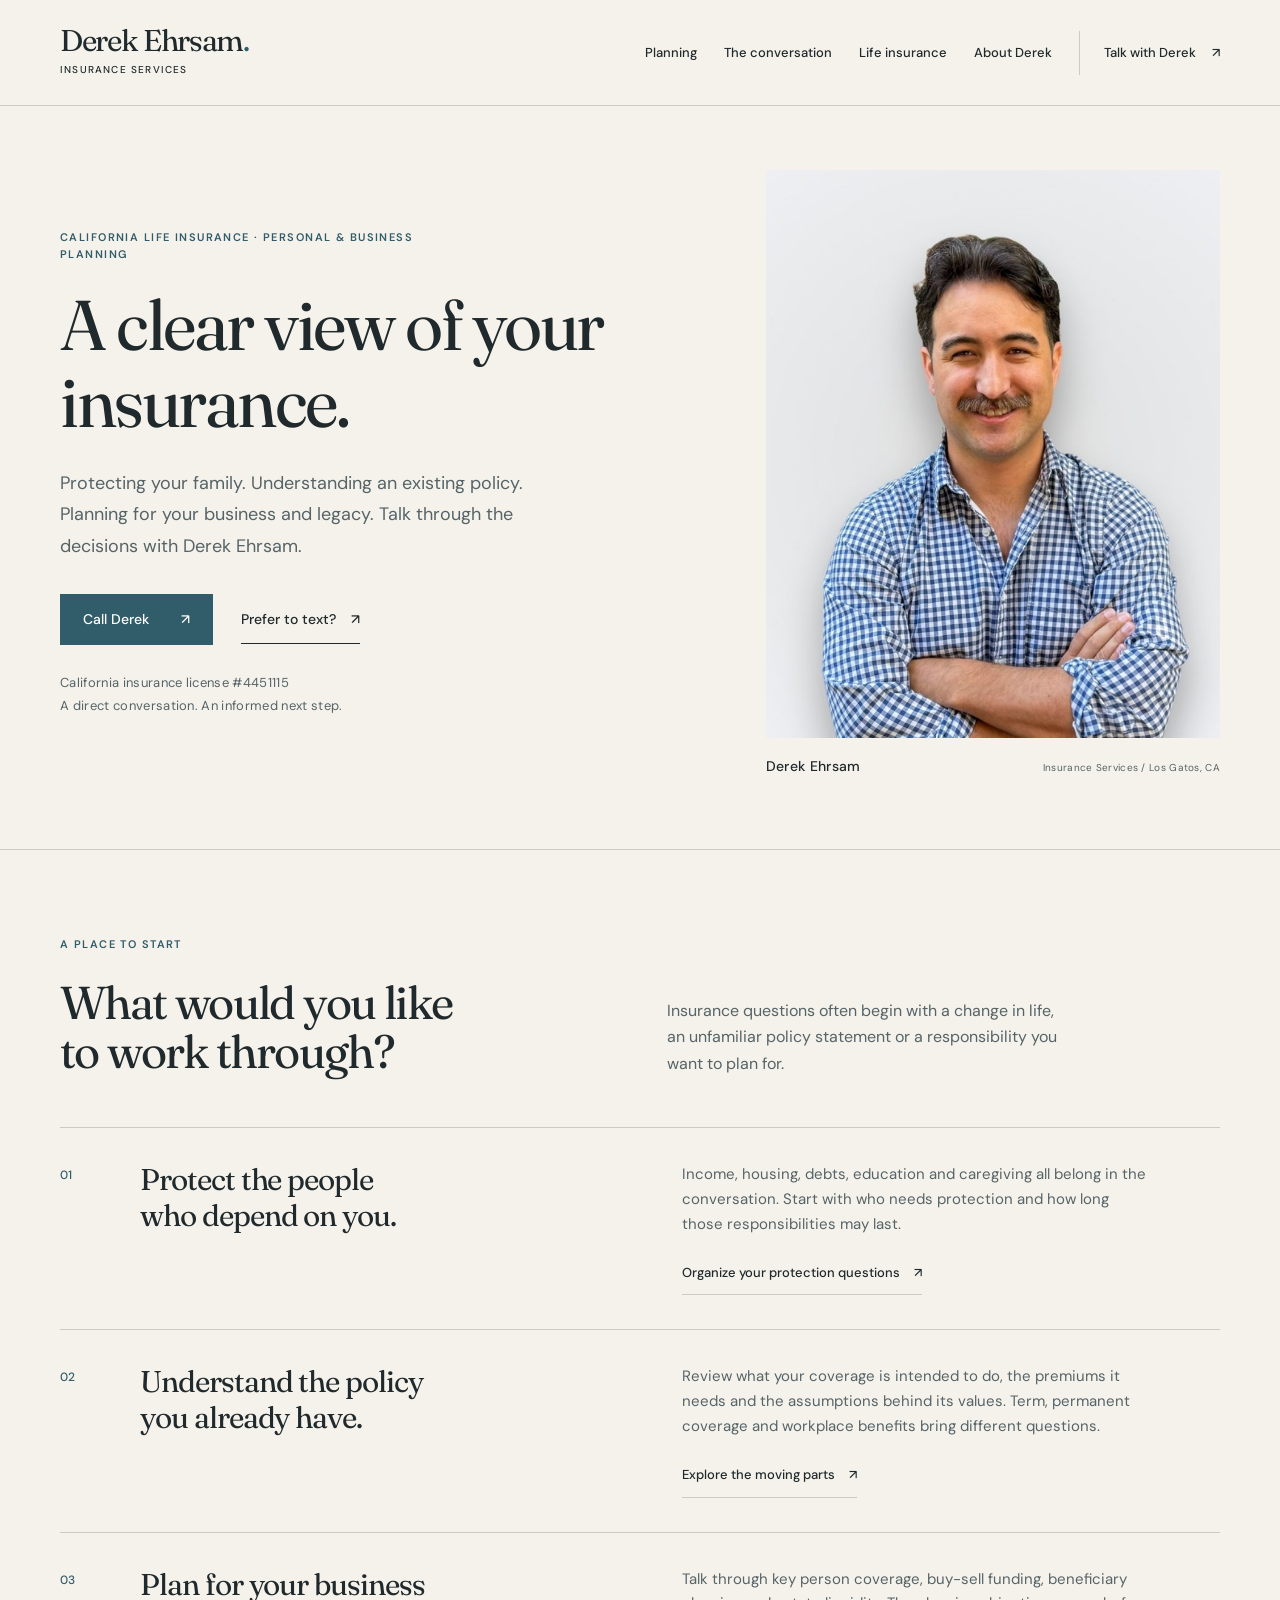
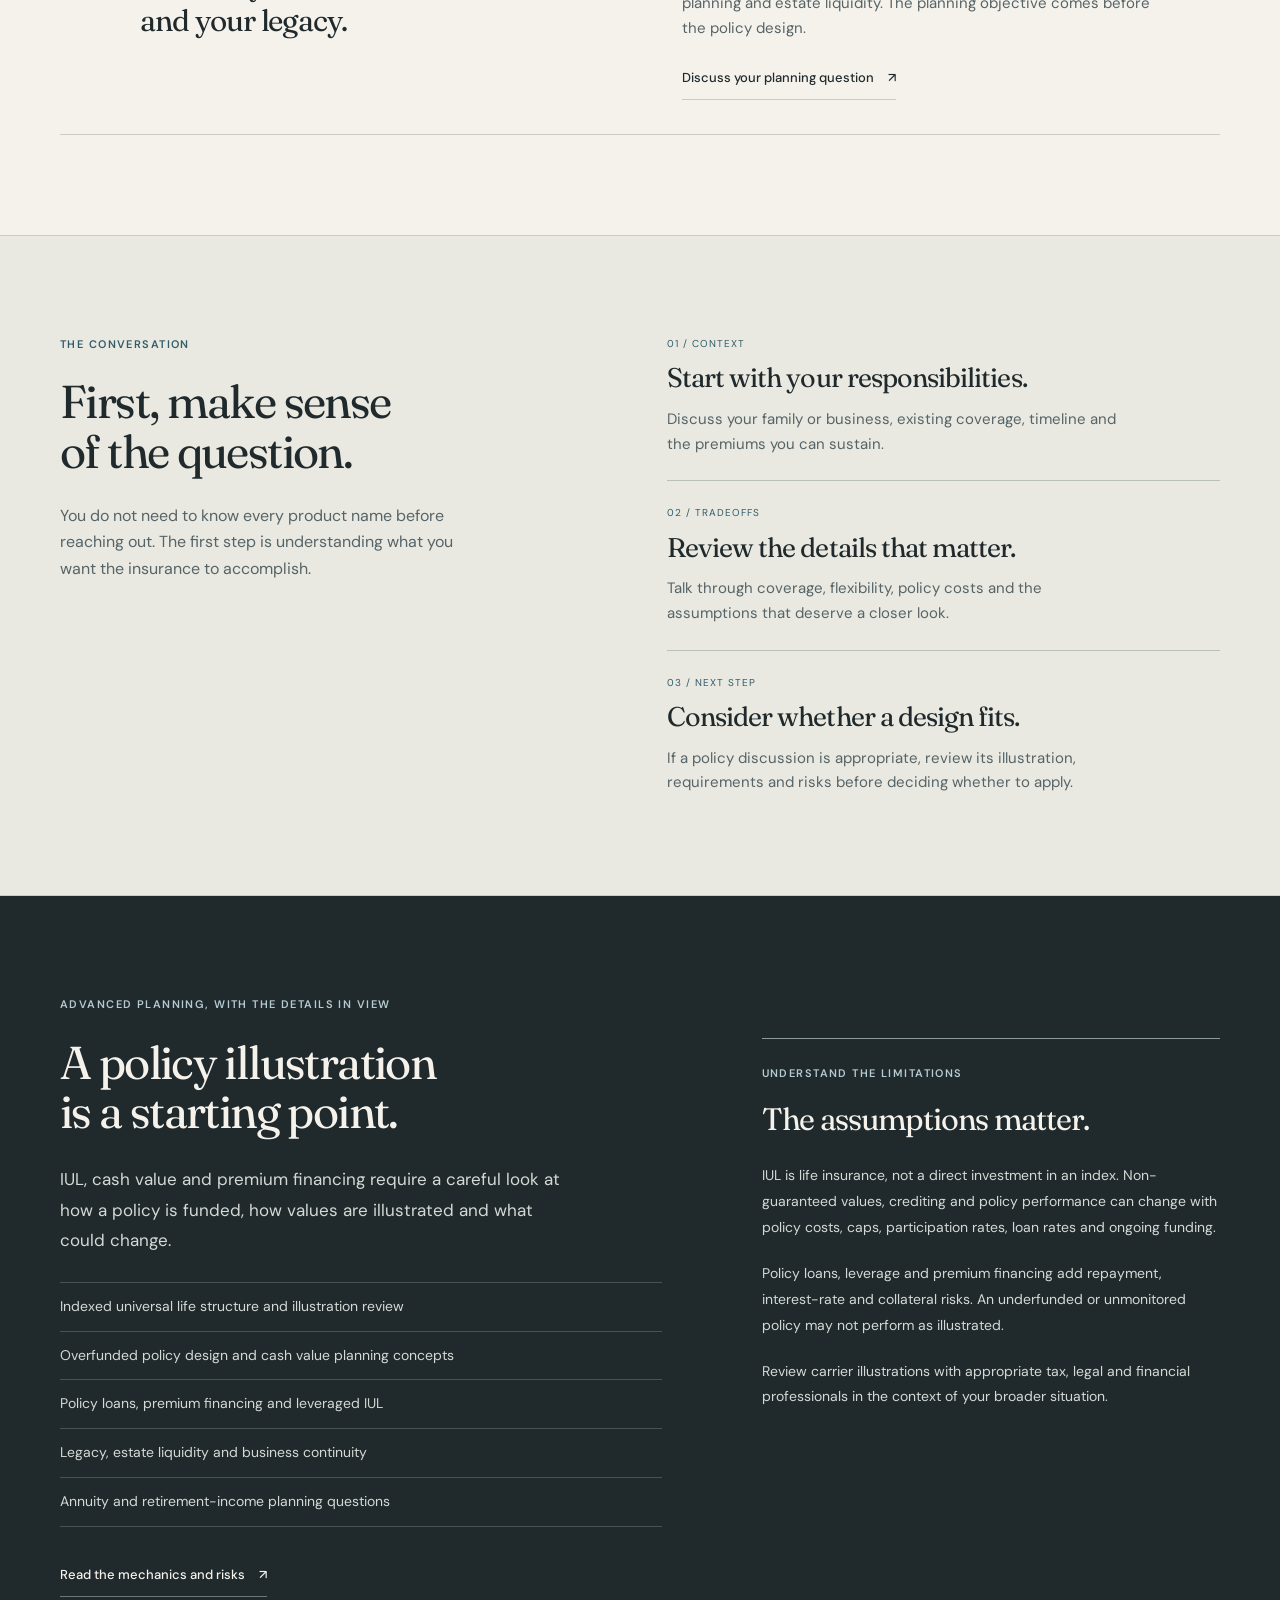
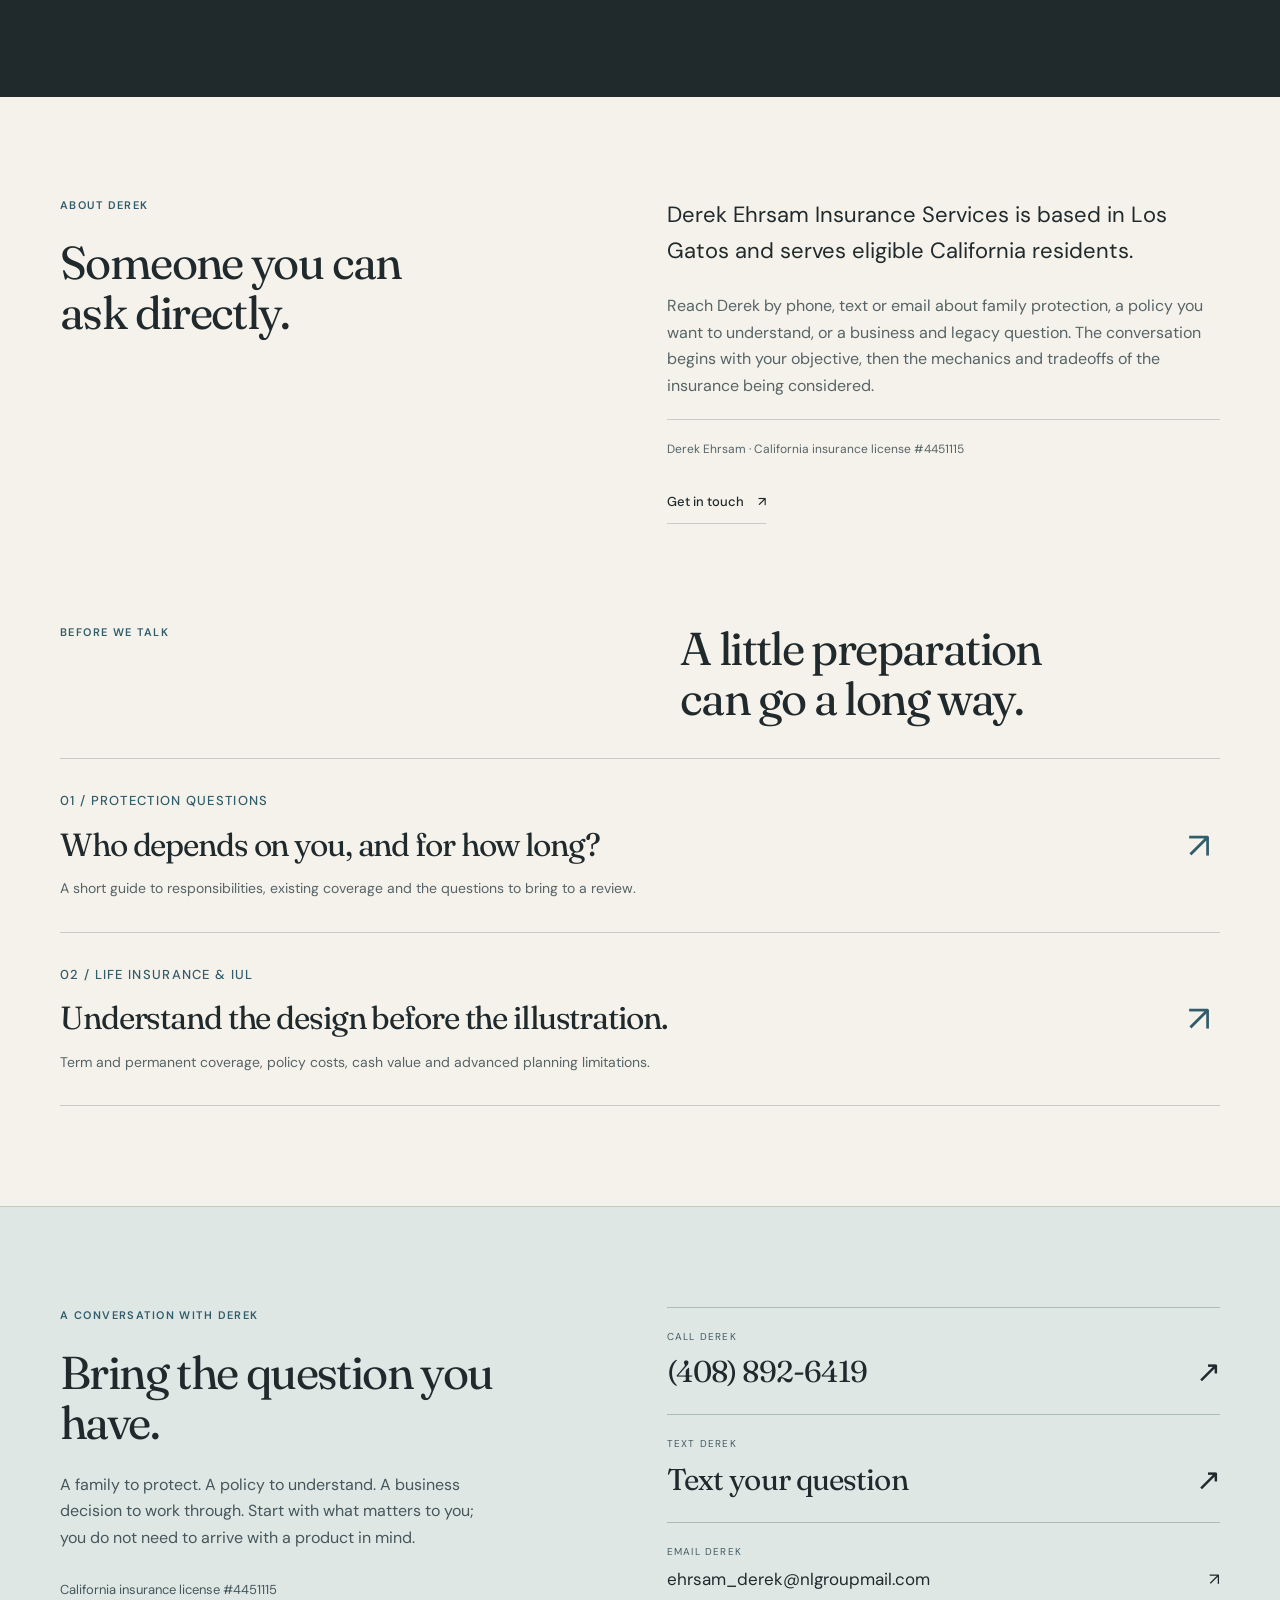
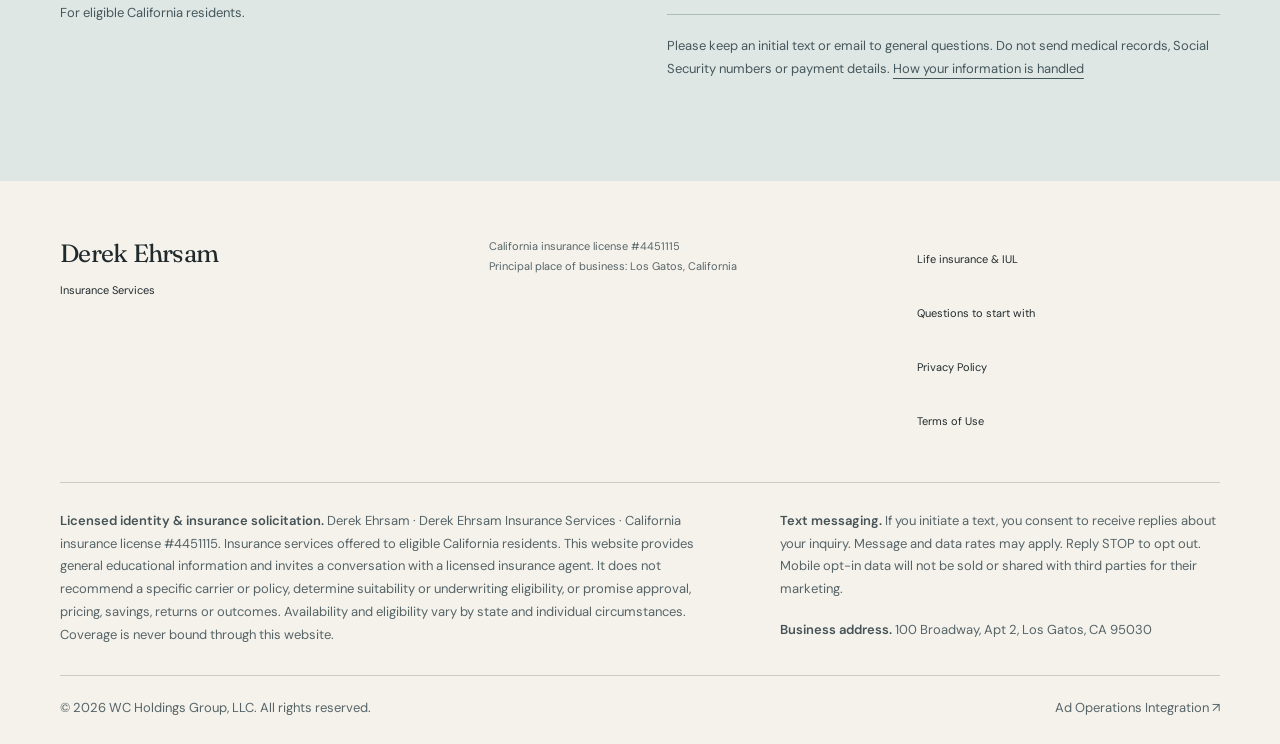
==== commit 41fbca33: "Improve readable controls and keyboard navigation" ====
--- a/index.html
+++ b/index.html
@@ -10,8 +10,8 @@
   <link rel="preconnect" href="https://fonts.googleapis.com" />
   <link rel="preconnect" href="https://fonts.gstatic.com" crossorigin />
   <link href="https://fonts.googleapis.com/css2?family=DM+Sans:wght@400;500;600;700&amp;family=Fraunces:opsz,wght@9..144,400;9..144,500&amp;display=swap" rel="stylesheet" />
-  <link rel="stylesheet" href="insurance.css" />
-  <script src="insurance.js" defer></script>
+  <link rel="stylesheet" href="insurance.css?v=experience-20261011" />
+  <script src="insurance.js?v=experience-20261011" defer></script>
 </head>
 <body class="">
   <a class="skip-link" href="#main">Skip to content</a>
--- a/insurance.css
+++ b/insurance.css
@@ -7,3 +7,17 @@
 @media(max-width:360px){.wrap{width:calc(100% - 32px)}.masthead{gap:0 12px}.brand-name{font-size:25px}.brand-detail{font-size:7px}.menu-toggle{font-size:10px;gap:7px}.hero h1{font-size:43px}.hero .actions{gap:13px 17px}.hero .button{font-size:12px;gap:19px;padding-inline:16px}.hero .text-action{font-size:12px}.hero-portrait figcaption span:last-child{font-size:8px}.contact-value{font-size:27px}.contact-email{font-size:12px}.page-hero h1{font-size:37px}.topic-row h3{font-size:26px}}
 @media(prefers-reduced-motion:reduce){html{scroll-behavior:auto}*,*::before,*::after{transition:none!important;animation:none!important}}
 @media print{.site-header,.menu-toggle,.skip-link,.site-footer,.contact-section{display:none}.wrap{width:100%}.section-space{padding-block:30px}.advanced-section{background:#fff;color:#000}.advanced-section p,.advanced-section .eyebrow,.plain-list{color:#000}.faq-list details .faq-answer{display:block}body{font-size:12px}.legal-layout{display:block}.legal-side{display:none}}
+
+/* Reading and control craft across the existing adviser identity. */
+:is(.button,.text-action,.inline-link,.primary-nav a,.footer-top nav a,.article-nav a,.menu-toggle) { min-height:44px; }
+:is(.button,.text-action,.inline-link,.menu-toggle,summary) { transition:background-color 160ms ease,color 160ms ease,border-color 160ms ease,transform 120ms ease;touch-action:manipulation; }
+:is(.button,.menu-toggle):active { transform:translateY(1px); }
+:is(.hero-license,.contact-note,.contact-privacy,.footer-notices p,.footer-bottom,.reading-meta,.resource-row p,.legal-body .updated) { font-size:13px;line-height:1.75; }
+.primary-nav a { display:inline-flex;align-items:center; }
+:is(.footer-top nav a,.article-nav a,.inline-link) { display:inline-flex;align-items:center; }
+.brand-detail { font-size:10px;letter-spacing:.12em; }
+@media(max-width:650px) { .hero .eyebrow,.page-hero>.eyebrow { font-size:12px;line-height:1.65; } .menu-toggle { font-size:13px; } .hero-portrait figcaption span:last-child { font-size:11px; } }
+@media(prefers-reduced-motion:reduce) { *,*::before,*::after { transition:none!important;animation:none!important;scroll-behavior:auto!important; } }
+
+.primary-nav a[aria-current="page"] { text-decoration:underline;text-decoration-thickness:2px;text-underline-offset:6px; }
+@media(max-width:900px) { .js .menu-toggle { font-size:13px;min-height:44px; } }
